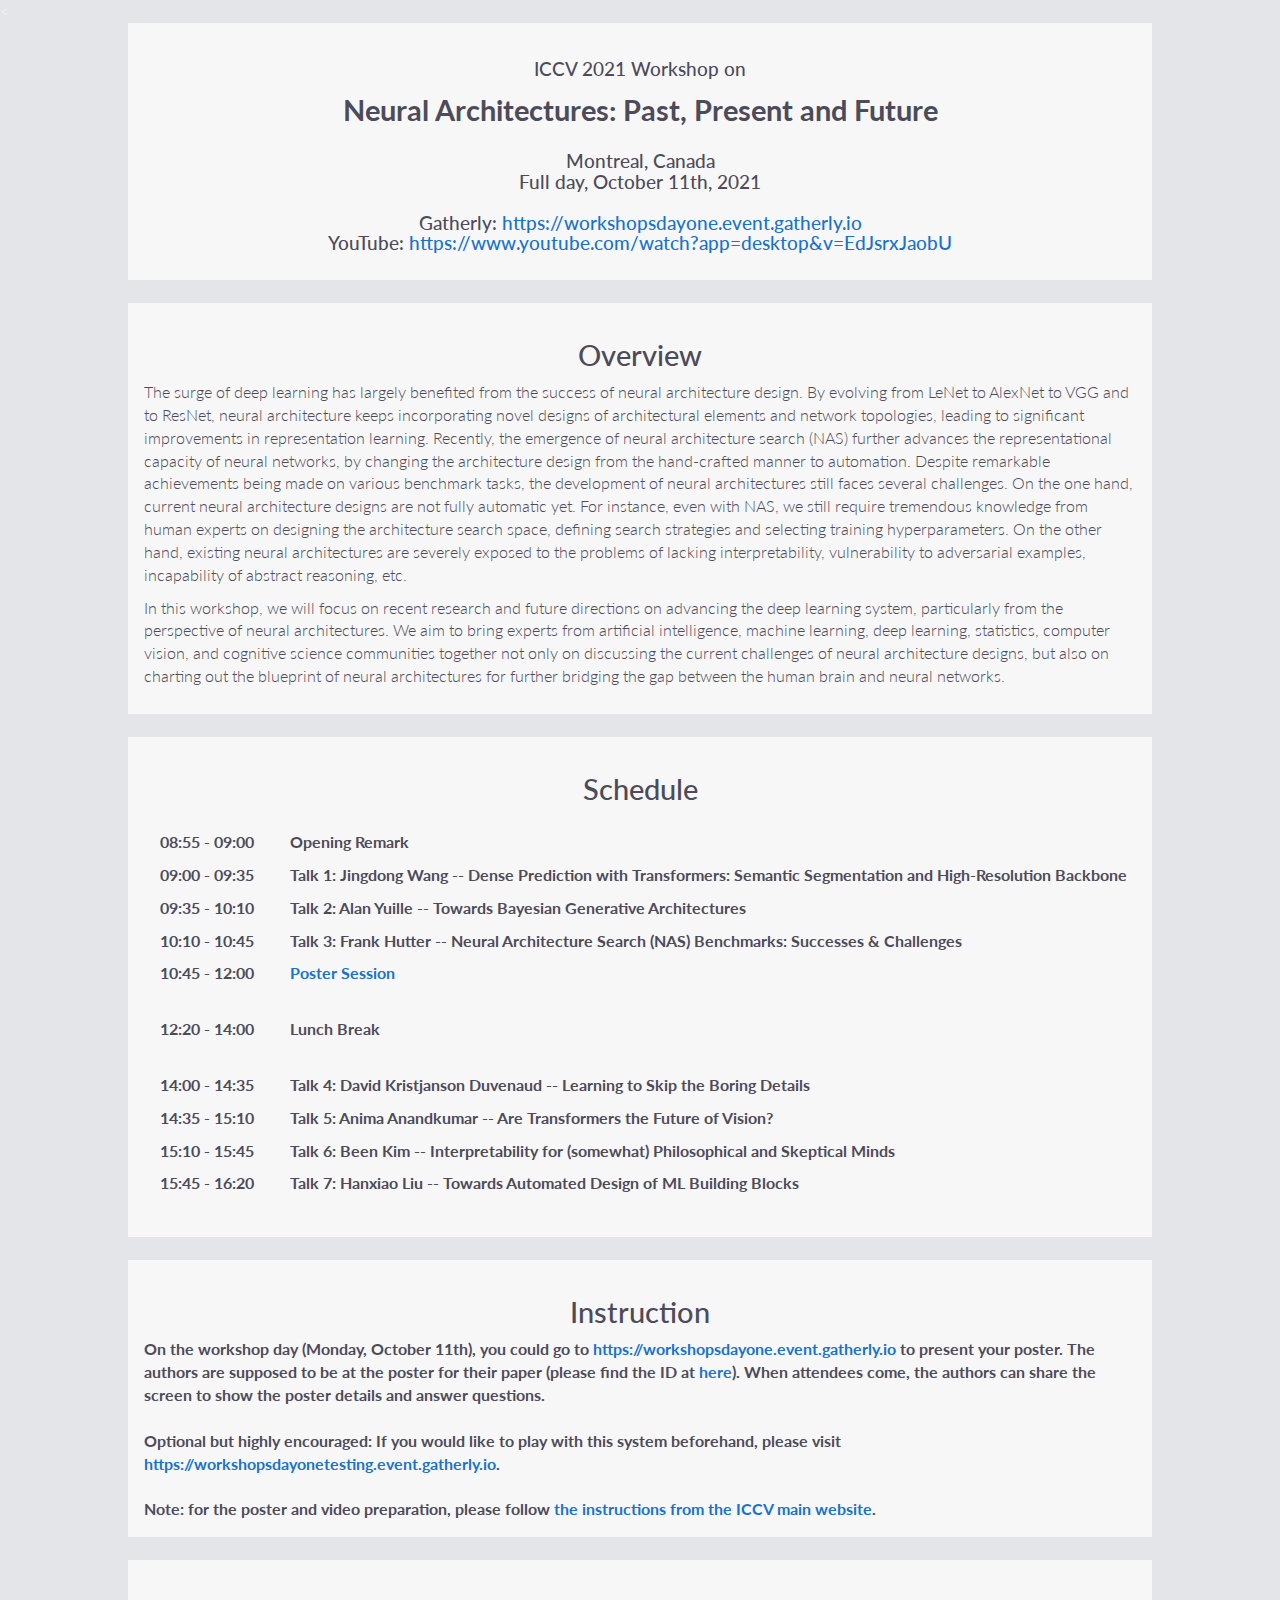
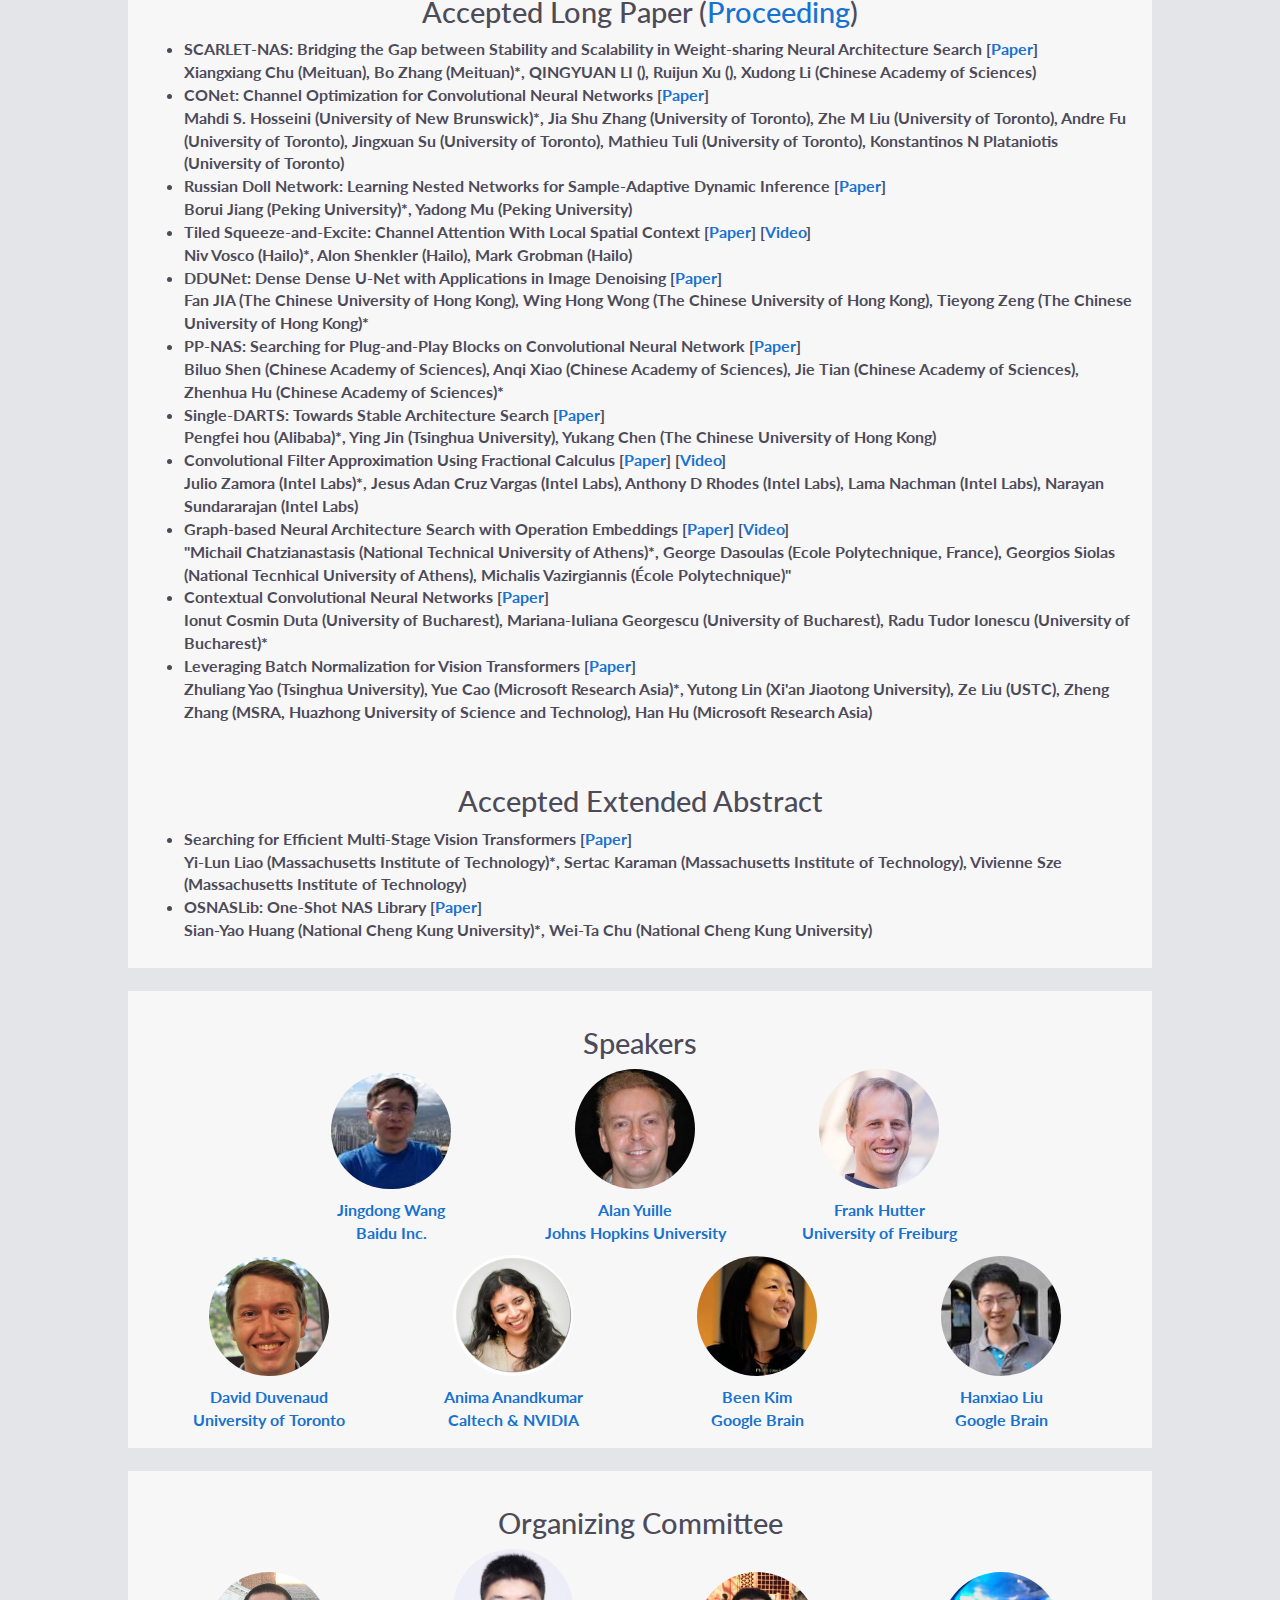
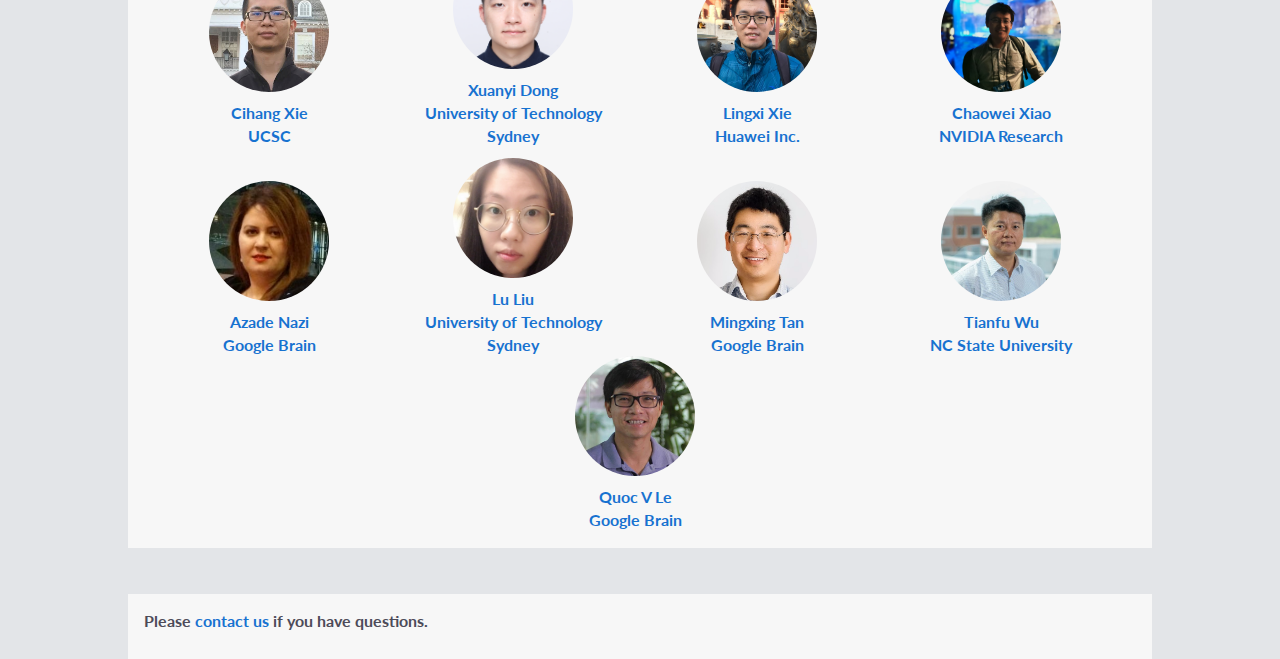
==== index.html @ 98b13cde "Updates" ====
<!DOCTYPE html PUBLIC "-//W3C//DTD XHTML 1.0 Transitional//EN"
        "http://www.w3.org/TR/xhtml1/DTD/xhtml1-transitional.dtd">
<html xmlns="http://www.w3.org/1999/xhtml">
<head>
    <meta http-equiv="Content-Type" content="text/html; charset=utf-8"/>
    <title>ICCV 2021 Workshop on Neural Architectures: Past, Present and Future</title>

    <link rel="stylesheet" href="https://maxcdn.bootstrapcdn.com/bootstrap/3.2.0/css/bootstrap.min.css">
    <link href='https://fonts.googleapis.com/css?family=Lato:400,700' rel='stylesheet' type='text/css'>
    <link href="css/style.css" rel="stylesheet" type="text/css"/>
</head>

<body>

<<!-- div class="section" align="center">
<h2><a href="index.html">Home</a>&nbsp;&nbsp;&nbsp;&nbsp;&nbsp;
    <a href="sub-sites/call-for-paper.html">Call for papers</a>&nbsp;&nbsp;&nbsp;&nbsp;&nbsp;
    <a href="sub-sites/submission.html">Submission</a>&nbsp;&nbsp;&nbsp;&nbsp;&nbsp;
    <a href="sub-sites/schedule.html">Schedule</a>&nbsp;&nbsp;&nbsp;&nbsp;&nbsp;
    <a href="sub-sites/accepted-paper.html">Accepted Papers</a>
</h2>
</div> -->

<div class="container">
    <table border="0" align="center">
        <tr>
            <td width="700" align="center" valign="middle"><h3>ICCV 2021 Workshop on</h3>
                <span class="title"><strong>Neural Architectures: Past, Present and Future</strong></span></td>
        </tr>
        <tr>
        <td colspan="3" align="center"><h3>Montreal, Canada<br>Full day, October 11th, 2021<br><br>

        Gatherly: <a href="https://workshopsdayone.event.gatherly.io">https://workshopsdayone.event.gatherly.io</a><br>
        YouTube: <a href="https://www.youtube.com/watch?app=desktop&v=EdJsrxJaobU">https://www.youtube.com/watch?app=desktop&v=EdJsrxJaobU</a>
        <!-- https://us06web.zoom.us/j/85399097261?pwd=SCtDUnFLREZkY2craDdqL1B6RlBSdz09 -->
    </table>
</div>

</br>

<div class="container">
    <h2>Overview</h2>
    <div class="overview">
        <p>The surge of deep learning has largely benefited from the success of neural architecture design. By evolving from LeNet to AlexNet to VGG and to ResNet, neural architecture keeps incorporating novel designs of architectural elements and network topologies, leading to significant improvements in representation learning. Recently, the emergence of neural architecture search (NAS) further advances the representational capacity of neural networks, by changing the architecture design from the hand-crafted manner to automation. Despite remarkable achievements being made on various benchmark tasks, the development of neural architectures still faces several challenges. On the one hand, current neural architecture designs are not fully automatic yet. For instance, even with NAS, we still require tremendous knowledge from human experts on designing the architecture search space, defining search strategies and selecting training hyperparameters. On the other hand, existing neural architectures are severely exposed to the problems of lacking interpretability, vulnerability to adversarial examples, incapability of abstract reasoning, etc.</p>

        <p>In this workshop, we will focus on recent research and future directions on advancing the deep learning system, particularly from the perspective of neural architectures. We aim to bring experts from artificial intelligence, machine learning, deep learning, statistics, computer vision, and cognitive science communities together not only on discussing the current challenges of neural architecture designs, but also on charting out the blueprint of neural architectures for further bridging the gap between the human brain and neural networks.</p>

    </div>
</div>

</br>


<div class="container">
    <h2>Schedule</h2>
<!--    <h3><a href=" ">[YouTube Recording]</a > </h3>-->
<!--    <h3><strong>Please <a href="https://app.sli.do/event/0iocoe6a">ask and vote panel questions</a > ahead</strong></h3>-->
    <div class="schedule">
        <p><strong>08:55 - 09:00 &nbsp &nbsp &nbsp &nbsp Opening Remark</strong></p>
        <p><strong>09:00 - 09:35 &nbsp  &nbsp &nbsp &nbsp Talk 1: Jingdong Wang -- Dense Prediction with Transformers: Semantic Segmentation and High-Resolution Backbone</p>
        <p><strong>09:35 - 10:10 &nbsp  &nbsp &nbsp &nbsp Talk 2: Alan Yuille -- Towards Bayesian Generative Architectures</p>
        <p><strong>10:10 - 10:45 &nbsp &nbsp  &nbsp &nbsp Talk 3: Frank Hutter -- Neural Architecture Search (NAS) Benchmarks: Successes & Challenges</p>

        <p><strong>10:45 - 12:00 &nbsp &nbsp  &nbsp &nbsp <a href="resources/neural-PPF.pdf">Poster Session</a></p><br>

        <p><strong>12:20 - 14:00 &nbsp &nbsp  &nbsp &nbsp Lunch Break</strong></p><br>

        <p><strong>14:00 - 14:35 &nbsp &nbsp  &nbsp &nbsp Talk 4: David Kristjanson Duvenaud -- Learning to Skip the Boring Details</p>
        <p><strong>14:35 - 15:10 &nbsp &nbsp  &nbsp &nbsp Talk 5: Anima Anandkumar -- Are Transformers the Future of Vision?</p>
        <p><strong>15:10 - 15:45 &nbsp &nbsp  &nbsp &nbsp Talk 6: Been Kim -- Interpretability for (somewhat) Philosophical and Skeptical Minds</a></p>
        <p><strong>15:45 - 16:20 &nbsp &nbsp  &nbsp &nbsp Talk 7: Hanxiao Liu -- Towards Automated Design of ML Building Blocks</p>
    </div>
</div>
</br>

<div class="container">
    <h2>Instruction</h2>
    <div class="overview">
        On the workshop day (Monday, October 11th), you could go to <a href="https://workshopsdayone.event.gatherly.io">https://workshopsdayone.event.gatherly.io</a> to present your poster. The authors are supposed to be at the poster for their paper (please find the ID at <a href="resources/neural-PPF.pdf">here</a>). When attendees come, the authors can share the screen to show the poster details and answer questions.
        </br></br>
        Optional but highly encouraged: If you would like to play with this system beforehand, please visit <a href="https://workshopsdayonetesting.event.gatherly.io">https://workshopsdayonetesting.event.gatherly.io</a>.
        </br></br>
        Note: for the poster and video preparation, please follow <a href="https://iccv2021.thecvf.com/paper-presentation-requirements-iccv-2021"> the instructions from the ICCV main website</a>.
    </div>
</div>
</br>

<!-- 
<div class="container">
    <h2>Call For Papers</h2>
    <div class="call4papers">
        <p><strong>Submission Deadline</strong>:&nbsp; <strong>August 5, 2021</strong> Anywhere on Earth (AoE)</p>
        <p><strong>Notification Sent to Authors</strong>:&nbsp; <strong>August 13, 2021</strong> Anywhere on Earth (AoE)</p>
        <p><strong>Camera Ready Deadline</strong>: &nbsp; <strong>August 16, 2021</strong> Anywhere on Earth (AoE)</p>
        <p><strong>Submission Server</strong>:&nbsp; <a href="https://cmt3.research.microsoft.com/NeurArch2021">https://cmt3.research.microsoft.com/NeurArch2021</a></p>
        <p><strong>Submission Format</strong>:&nbsp; Submissions need to be anonymized and follow the <a href="http://iccv2021.thecvf.com/node/4#submission-guidelines">ICCV 2021 Author Instructions</a>. Please use the <a href="http://iccv2021.thecvf.com/sites/default/files/2020-09/iccv2021AuthorKit.zip">ICCV 2021 template</a> for the paper preparation.
        <p><strong>Submission Type</strong>:
        <table border="2">
        <tbody>
            <tr>
                <td style="padding:0 15px 0 15px;"> </td>
                <td style="padding:0 15px 0 15px;">Long Paper</td>
                <td style="padding:0 15px 0 15px;">Extended Abstract</td>
            </tr>
            <tr>
                <td style="padding:0 15px 0 15px;">Main Part (limited to)</td>
                <td style="padding:0 15px 0 15px;">8 pages</td>
                <td style="padding:0 15px 0 15px;">4 pages</td>
            </tr>
            <tr>
                <td style="padding:0 15px 0 15px;">References</td>
                <td style="padding:0 15px 0 15px;">no limitation</td>
                <td style="padding:0 15px 0 15px;">no limitation</td>
            </tr>
            <tr>
                <td style="padding:0 15px 0 15px;">ICCV Proceeding</td>
                <td style="padding:0 15px 0 15px;">include</td>
                <td style="padding:0 15px 0 15px;">NOT include</td>
            </tr>
        </tbody>
        </table>
                <br>
                The workshop considers two types of submissions:
                <ul>
                <li> (1) Long Paper: Papers are limited to 8 pages excluding references and will be included in the official ICCV proceedings</li>
                <li> (2) Extended Abstract: Papers are limited to 4 pages excluding references and will NOT be included in the official ICCV proceedings.</li>
                </ul>
        Based on the PC recommendations, the accepted long papers/extended abstracts will be allocated either a contributed talk or a poster presentation.</p>
        
        <p><strong>Scope</strong>:&nbsp; We invite submissions on <strong>any aspect of neural architectures</strong>. 
        This includes, but is not limited to:</p>
        <ul>
            <li> Understanding of neural architecture designs for optimization </li>
            <li> Novel frameworks of neural architecture search </li>
            <li> Reproducibility in neural architecture search </li>
            <li> Efficient/Robust/Explainable neural architectures </li>
            <li> Biologically inspired learning frameworks </li>
            <li> Applications of novel neural architectures </li>
        </ul>

        <p><strong>Double Blind Review</strong>:&nbsp; ICCV reviewing is double blind, in that authors do not know the names of the area chair/reviewers of their papers, and the area chairs/reviewers cannot, beyond reasonable doubt, infer the names of the authors from the submission and the additional material. Avoid providing information that may identify the authors in the acknowledgments (e.g., co-workers and grant IDs) and in the supplemental material (e.g., titles in the movies, or attached papers). Avoid providing links to websites that identify the authors. Violation of any of these guidelines may lead to rejection without review. If you need to cite a different paper of yours that is being submitted concurrently to ICCV, the authors should (1) cite these papers; (2) argue in the body of your paper why your ICCV paper is non trivially different from these concurrent submissions; and (3) include anonymized versions of those papers in the supplemental material.
    </div>
</div>
</br> -->

<div class="container">
        <h2>Accepted Long Paper (<a href="https://openaccess.thecvf.com/ICCV2021_workshops/NeurArch">Proceeding</a>)</h2>
        <div class="overview">
            <ul>
            <li><b> SCARLET-NAS: Bridging the Gap between Stability and Scalability in Weight-sharing Neural Architecture Search </b>[<a href="https://openaccess.thecvf.com/content/ICCV2021W/NeurArch/papers/Chu_SCARLET-NAS_Bridging_the_Gap_Between_Stability_and_Scalability_in_Weight-Sharing_ICCVW_2021_paper.pdf">Paper</a>]
                <br> Xiangxiang Chu (Meituan), Bo Zhang (Meituan)*, QINGYUAN LI (), Ruijun Xu (), Xudong Li (Chinese Academy of Sciences) </li>
            <li><b> CONet: Channel Optimization for Convolutional Neural Networks </b> [<a href="https://openaccess.thecvf.com/content/ICCV2021W/NeurArch/papers/Hosseini_CONet_Channel_Optimization_for_Convolutional_Neural_Networks_ICCVW_2021_paper.pdf">Paper</a>]
                <br> Mahdi S. Hosseini (University of New Brunswick)*, Jia Shu Zhang (University of Toronto), Zhe M Liu (University of Toronto), Andre Fu (University of Toronto), Jingxuan Su (University of Toronto), Mathieu Tuli (University of Toronto), Konstantinos N Plataniotis (University of Toronto) </li>
            <li><b> Russian Doll Network: Learning Nested Networks for Sample-Adaptive Dynamic Inference </b> [<a href="https://openaccess.thecvf.com/content/ICCV2021W/NeurArch/papers/Jiang_Russian_Doll_Network_Learning_Nested_Networks_for_Sample-Adaptive_Dynamic_Inference_ICCVW_2021_paper.pdf">Paper</a>]
                <br> Borui Jiang (Peking University)*, Yadong Mu (Peking University) </li>
            <li><b> Tiled Squeeze-and-Excite: Channel Attention With Local Spatial Context</b> [<a href="https://openaccess.thecvf.com/content/ICCV2021W/NeurArch/papers/Vosco_Tiled_Squeeze-and-Excite_Channel_Attention_With_Local_Spatial_Context_ICCVW_2021_paper.pdf">Paper</a>] [<a href="https://www.youtube.com/watch?v=Ajqmk0jj55g&t=20s">Video</a>] 
                <br> Niv Vosco (Hailo)*, Alon Shenkler (Hailo), Mark Grobman (Hailo) </li>
            <li><b> DDUNet: Dense Dense U-Net with Applications in Image Denoising</b> [<a href="https://openaccess.thecvf.com/content/ICCV2021W/NeurArch/papers/Jia_DDUNet_Dense_Dense_U-Net_With_Applications_in_Image_Denoising_ICCVW_2021_paper.pdf">Paper</a>]
                <br> Fan JIA (The Chinese University of Hong Kong), Wing Hong Wong (The Chinese University of Hong Kong), Tieyong Zeng (The Chinese University of Hong Kong)* </li>
            <li><b> PP-NAS: Searching for Plug-and-Play Blocks on Convolutional Neural Network</b> [<a href="https://openaccess.thecvf.com/content/ICCV2021W/NeurArch/papers/Shen_PP-NAS_Searching_for_Plug-and-Play_Blocks_on_Convolutional_Neural_Network_ICCVW_2021_paper.pdf">Paper</a>]
                <br> Biluo Shen (Chinese Academy of Sciences), Anqi Xiao (Chinese Academy of Sciences), Jie Tian (Chinese Academy of Sciences), Zhenhua Hu (Chinese Academy of Sciences)* </li>
            <li><b> Single-DARTS: Towards Stable Architecture Search </b> [<a href="https://openaccess.thecvf.com/content/ICCV2021W/NeurArch/papers/Hou_Single-DARTS_Towards_Stable_Architecture_Search_ICCVW_2021_paper.pdf">Paper</a>]
                <br> Pengfei hou (Alibaba)*, Ying Jin (Tsinghua University), Yukang Chen (The Chinese University of Hong Kong) </li>
            <li><b> Convolutional Filter Approximation Using Fractional Calculus</b> [<a href="https://openaccess.thecvf.com/content/ICCV2021W/NeurArch/papers/Zamora_Convolutional_Filter_Approximation_Using_Fractional_Calculus_ICCVW_2021_paper.pdf">Paper</a>] [<a href="https://www.youtube.com/watch?v=bxcRwjCF7ic">Video</a>]
                <br> Julio Zamora (Intel Labs)*, Jesus Adan Cruz Vargas (Intel Labs), Anthony D Rhodes (Intel Labs), Lama Nachman (Intel Labs), Narayan Sundararajan (Intel Labs) </li>
            <li><b> Graph-based Neural Architecture Search with Operation Embeddings</b> [<a href="https://openaccess.thecvf.com/content/ICCV2021W/NeurArch/papers/Chatzianastasis_Graph-Based_Neural_Architecture_Search_With_Operation_Embeddings_ICCVW_2021_paper.pdf">Paper</a>] [<a href="https://www.youtube.com/watch?v=-rZ4tpNvL6s">Video</a>]
                <br> "Michail Chatzianastasis (National Technical University of Athens)*, George Dasoulas (Ecole Polytechnique, France), Georgios Siolas (National Tecnhical University of Athens), Michalis Vazirgiannis (École Polytechnique)" </li>
            <li><b> Contextual Convolutional Neural Networks</b> [<a href="https://openaccess.thecvf.com/content/ICCV2021W/NeurArch/papers/Duta_Contextual_Convolutional_Neural_Networks_ICCVW_2021_paper.pdf">Paper</a>]
                <br> Ionut Cosmin Duta (University of Bucharest), Mariana-Iuliana Georgescu (University of Bucharest), Radu Tudor Ionescu (University of Bucharest)* </li>
            <li><b> Leveraging Batch Normalization for Vision Transformers</b> [<a href="https://openaccess.thecvf.com/content/ICCV2021W/NeurArch/papers/Yao_Leveraging_Batch_Normalization_for_Vision_Transformers_ICCVW_2021_paper.pdf">Paper</a>]
                <br> Zhuliang Yao (Tsinghua University), Yue Cao (Microsoft Research Asia)*, Yutong Lin (Xi'an Jiaotong University), Ze Liu (USTC), Zheng Zhang (MSRA, Huazhong University of Science and Technolog), Han Hu (Microsoft Research Asia) </li>
            </ul>
        </div>
</div>
<div class="container">
        <h2>Accepted Extended Abstract</h2>
        <div class="overview">
            <ul>
            <li><b> Searching for Efficient Multi-Stage Vision Transformers </b>[<a href="papers/00011.pdf">Paper</a>]<br>
            Yi-Lun Liao (Massachusetts Institute of Technology)*, Sertac Karaman (Massachusetts Institute of Technology), Vivienne Sze (Massachusetts Institute of Technology) </li> 
            <li><b> OSNASLib: One-Shot NAS Library </b>[<a href="papers/00010.pdf">Paper</a>]<br>
            Sian-Yao Huang (National Cheng Kung University)*,  Wei-Ta Chu (National Cheng Kung University) </li> 
            </ul>
        </div>
</div>
</br> 


<div class="container">
    <h2>Speakers</h2>
    <div>

        <div class="instructor">
            <a href="https://jingdongwang2017.github.io/">
                <div class="instructorphoto"><img src="speakers/jingdong-wang.jpeg"></div>
                <div>Jingdong Wang<br>Baidu Inc.</div>
            </a>
        </div>

        <div class="instructor">
            <a href="http://www.cs.jhu.edu/~ayuille/index.html">
                <div class="instructorphoto"><img src="speakers/alanyuille.png"></div>
                <div>Alan Yuille<br>Johns Hopkins University</div>
            </a>
        </div>

        <div class="instructor">
            <a href="http://ml.informatik.uni-freiburg.de/~hutter">
                <div class="instructorphoto"><img src="speakers/frank.jpeg"></div>
                <div>Frank Hutter<br>University of Freiburg</div>
            </a>
        </div>

        <p></p>


        <div class="instructor">
            <a href="http://www.cs.toronto.edu/~duvenaud/">
                <div class="instructorphoto"><img src="speakers/david-duvenaud-headshot.jpeg"></div>
                <div>David Duvenaud<br>University of Toronto</div>
            </a>
        </div>

        <div class="instructor">
            <a href="http://tensorlab.cms.caltech.edu/users/anima">
                <div class="instructorphoto"><img src="speakers/anima.jpg"></div>
                <div>Anima Anandkumar<br>Caltech & NVIDIA</div>
            </a>
        </div>

        <div class="instructor">
            <a href="https://beenkim.github.io/">
                <div class="instructorphoto"><img src="speakers/beenkim.jpeg"></div>
                <div>Been Kim<br>Google Brain</div>
            </a>
        </div>

        <div class="instructor">
            <a href="https://quark0.github.io">
                <div class="instructorphoto"><img src="speakers/hanxiao.jpeg"></div>
                <div>Hanxiao Liu<br>Google Brain</div>
            </a>
        </div>

    </div>
</div>

</br>

<div class="container">
    <h2>Organizing Committee</h2>
    <div>
        <div class="instructor">
            <a href="https://cihangxie.github.io/">
                <div class="instructorphoto"><img src="figures/cihangxie.jpg"></div>
                <div>Cihang Xie<br>UCSC</div> <!-- University of California, Santa Cruz -->
            </a>
        </div>

        <div class="instructor">
            <a href="https://xuanyidong.com/">
                <div class="instructorphoto"><img src="figures/xuanyidong.png"></div>
                <div>Xuanyi Dong<br>University of Technology Sydney</div>
            </a>
        </div>

        <div class="instructor">
            <a href="https://lingxixie.com/">
                <div class="instructorphoto"><img src="figures/lingxixie.jpg"></div>
                <div>Lingxi Xie<br>Huawei Inc.</div>
            </a>
        </div>

        <div class="instructor">
            <a href="https://xiaocw11.github.io">
                <div class="instructorphoto"><img src="figures/chaoweixiao.jpg"></div>
                <div>Chaowei Xiao<br>NVIDIA Research</div>
            </a>
        </div>

    </div>

    <p></p>
    
    <div>
        <div class="instructor">
            <a href="https://sites.google.com/site/azadenazi/">
                <div class="instructorphoto"><img src="figures/azadenazi.jpg"></div>
                <div>Azade Nazi<br>Google Brain</div>
            </a>
        </div>

        <div class="instructor">
            <a href="https://liulu112601.github.io/">
                <div class="instructorphoto"><img src="figures/luliu.jpg"></div>
                <div>Lu Liu<br>University of Technology Sydney</div>
            </a>
        </div>

        <div class="instructor">
            <a href="https://research.google/people/105445/">
                <div class="instructorphoto"><img src="figures/mingxingtan.png"></div>
                <div>Mingxing Tan<br>Google Brain</div>
            </a>
        </div>

        <div class="instructor">
            <a href="https://tfwu.github.io/">
                <div class="instructorphoto"><img src="figures/tianfuwu.jpg"></div>
                <div>Tianfu Wu<br>NC State University</div>
            </a>
        </div>

        <div class="instructor">
            <a href="https://cs.stanford.edu/~quocle/">
                <div class="instructorphoto"><img src="figures/quocle.png"></div>
                <div>Quoc V Le<br>Google Brain</div>
            </a>
        </div>
    </div>
</div>
</br>

<!-- 
<div class="container">
    <h2>Program Committee</h2>
    TBD
    <div class="pcs-row pcs">
        <div class="pcs-column">
            <ul>
                <li>Maksym Andriushchenko (EPFL)</li>
                <li>Anurag Arnab (Google)</li>
                <li>Arjun Nitin Bhagoji (Princeton University)</li>
                <li>Wieland Brendel (University of Tübingen)</li>
                <li>Yulong Cao (University of Michigan)</li>
                <li>Hongge Chen (MIT)</li>
                <li>Ambra Demontis (University of Cagliari)</li>
                <li>Yinpeng Dong (Tsinghua University)</li>
                <li>Sven Gowal (DeepMind)</li>
                <li>Chuan Guo (Cornell University)</li>
                <li>Saumya Jetley (INRIA)</li>
                <li>Adam Kortylewski (Johns Hopkins University)</li>
                <li>Alexey Kurakin (Google Brain)</li>
                <li>Yingwei Li (Johns Hopkins University)</li>
                <li>Jingyue Lu (University of Oxford)</li>
                <li>Jan Hendrik Metzen (Bosch Center for Artificial Intelligence)</li>
                <li>Mahyar Najibi (University of Maryland, College Park)</li>
                <li>Tianyu Pang (Tsinghua University)</li>
                <li>Maura Pintor (University of Cagliari)</li>
            </ul>
        </div>
        <div class="pcs-column">
            <ul>
                <li>Hamed Pirsiavash (UMBC)</li>
                <li>Omid Poursaeed (Cornell University)</li>
                <li>Aaditya Prakash (PathAI)</li>
                <li>Chongli Qin (DeepMind)</li>
                <li>Jonas Rauber (University of Tübingen)</li>
                <li>Aniruddha Saha (UMBC)</li>
                <li>Ali Shafahi (University of Maryland, College Park)</li>
                <li>Yash Sharma (University of Tübingen)</li>
                <li>Akshayvarun Subramanya (UMBC)</li>
                <li>Krishna Kumar Singh (UC Davis)</li>
                <li>David Stutz (Max Planck Institute for Informatics)</li>
                <li>Peng Tang (Salesforce Research)</li>
                <li>Jianyu Wang (Waymo)</li>
                <li>Yuxin Wu (Facebook AI Research)</li>
                <li>Chang Xiao (Columbia University)</li>
                <li>Chaowei Xiao (University of Michigan)</li>
                <li>Hongyang Zhang (Toyota Technological Institute at Chicago)</li>
                <li>Huan Zhang (UCLA)</li>
                <li>Dan Xu (University of Oxford)</li>    
            </ul>
        </div>
    </div>
</div>
</br> -->

<!-- <div class="container">
    <h2>Sponsor</h2>
    TBD
    
    <div><img width="350" src="figures/DeepMind_RGB_Lockup_LogoHiRes_Blue.png"></div>
    
</div> -->

</br>

<div class="containersmall">
    <p>Please <a href="mailto:neural.architecture.workshop@gmail.com">contact us</a> if you have questions.</p>
</div>

<!--<p align="center" class="acknowledgement">Last updated: Jan. 6, 2017</p>-->
</body>
</html>
---- css/style.css ----
/* CSS Document */

 
body {
	/*background: #f7f7f7;*/
	background: #e3e5e8;
	color: #f7f7f7;
    font-family: 'Lato', Verdana, Helvetica, sans-serif;;
    font-weight: 300;
	font-size:16px;
}

/* Headings */

h1 {
  	font-size:30pt;
}

h2 {
	font-size:22pt;
}

h3 {
  	font-size:14pt;
}


/* Hyperlinks */

a:link {
  color: #1772d0;
  text-decoration: none;
}

a:visited {
  color: #1772d0;
  text-decoration: none;
}

a:active {
  color: red;
  text-decoration: none;
}

a:hover {
	color: #f09228;
  text-decoration: none;
}


/* Main page container */


.container {
	width: 1024px;
	min-height: 200px;
	margin: 0 auto; /* top and bottom, right and left */
	border: 1px hidden #000;
	/* border: none; */
	text-align: center;
	padding: 1em 1em 1em 1em; /* top, right, bottom, left */
	color: #4d4b59;
	background: #f7f7f7;
}

.overview {
	text-align: left;
}

.call4papers {
	text-align: left;
}

.pcs {
	text-align: left;
}

.highlight {
	color: red;
}

.todo {
	color: red;
}

.pcs-row {
	display: flex;
}

.pcs-column {
	flex: 50%;
}

.containersmall {
	width: 1024px;
	min-height: 10px;
	margin: 0 auto; /* top and bottom, right and left */
	border: 1px hidden #000;
	/* border: none; */
	text-align: left;
	padding: 1em 1em 1em 1em; /* top, right, bottom, left */
	color: #4d4b59;
	background: #f7f7f7;
}

.schedule {
	width: 1005px;
	min-height: 200px;
	margin: 0 auto; /* top and bottom, right and left */
	/*border: 1px solid #000;*/
	border: none;
	text-align: left;
	padding: 1em 1em 1em 1em; /* top, right, bottom, left */
	color: #4d4b59;
	background: #f7f7f7;
}

/* Title and menu */

.title{
	font-size: 22pt;
	margin: 1px;
}

.menubar {
  white-space: nowrap;
  margin-bottom: 0em;
  text-align:center;
  font-size:16px;
}


/* Announcements */

.announce_date {
	font-size: .875em;
	font-style: italic;
}
.announce {
	font-size: inherit;
}
.schedule_week {
	font-size: small;
	background-color: #CCF;
}


/* Schedule */

table.schedule {
	border-width: 1px;
	border-spacing: 2px;
	border-style: none;
	border-color: #000;
	border-collapse: collapse;
	background-color: white;
}



/* Notes */

table.notes {
	border: none;
	border-collapse: collapse;
}

.notes td {
	border-bottom: 1px solid;
	padding-bottom: 5px;
	padding-top: 5px;
}


/* Problem sets */

table.psets {
/*	border: none;*/
	border-collapse: collapse;
}

.psets td {
	border-bottom: 1px solid;
	padding-bottom: 5px;
	padding-top: 5px;
}


.acknowledgement 
{ 
	font-size: .875em; 
}

.code { 
	font-family: "Courier New", Courier, monospace 
}

.instructorphoto img {
  width: 120px;
  border-radius: 120px;
  margin-bottom: 10px;
}

.instructorphotosmall img {
  width: 60px;
  border-radius: 60px;
  margin-bottom: 10px;
}

.instructor {
  display: inline-block;
  /*width: 180px;*/
  width: 230px;
  text-align: center;
  margin-right: 10px;
}
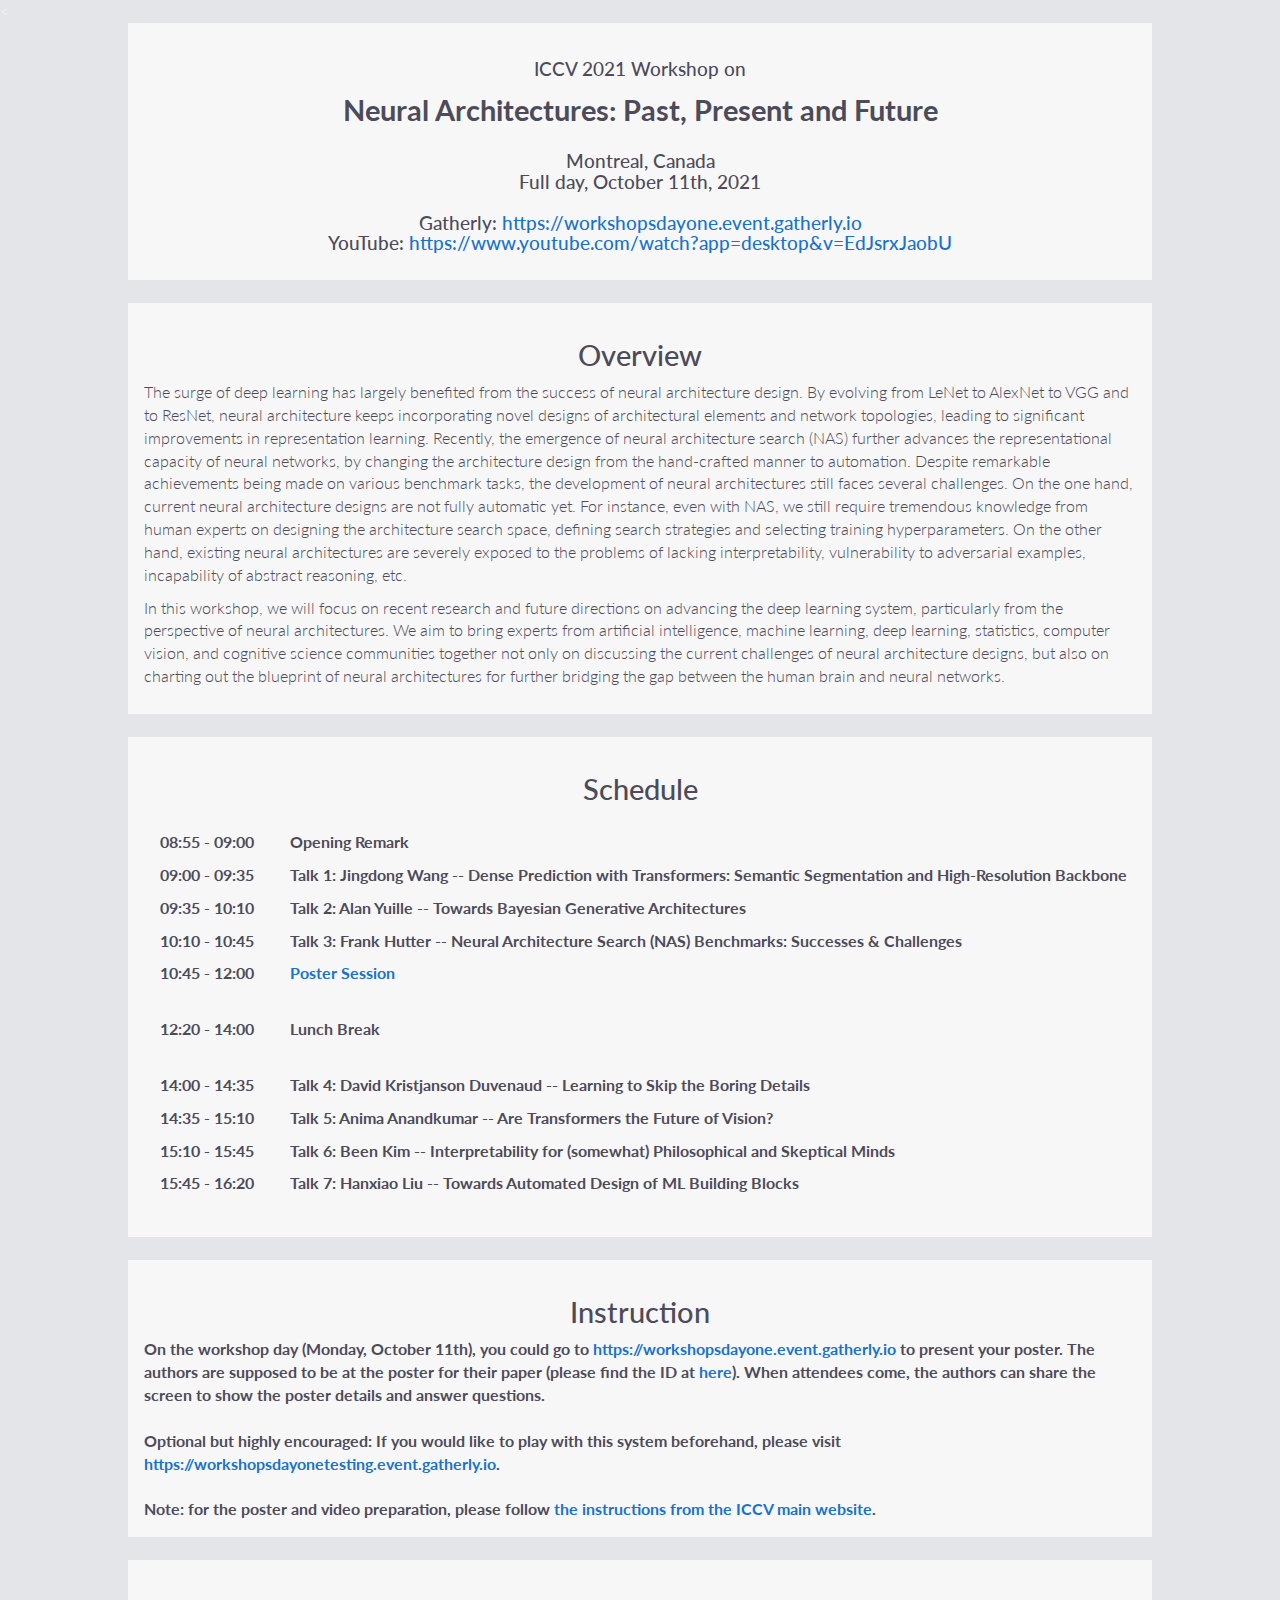
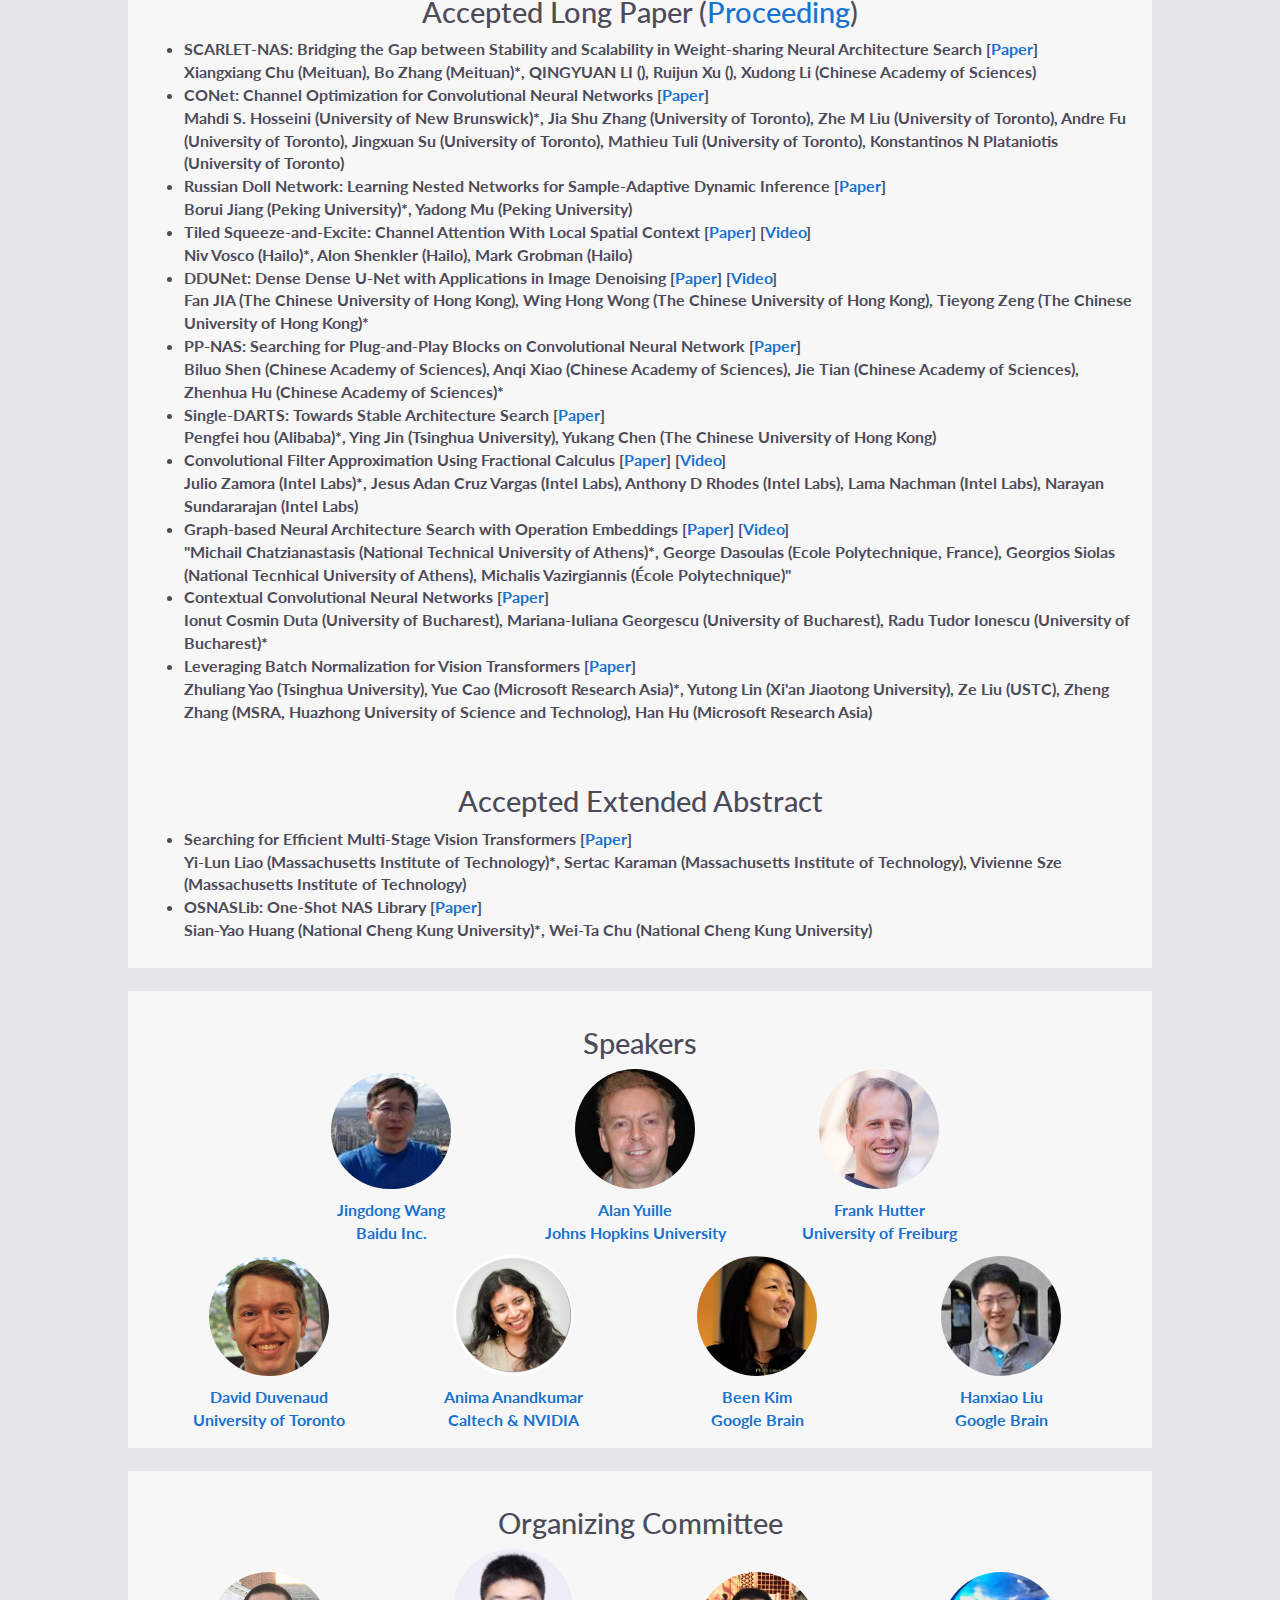
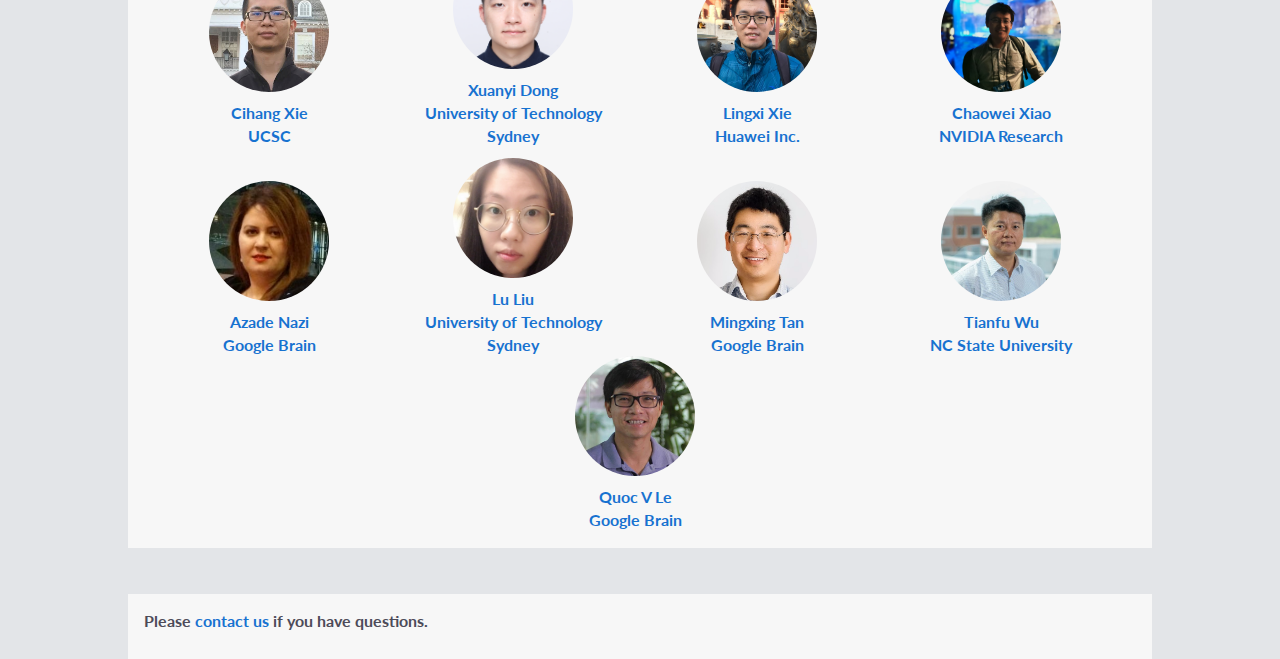
==== commit d4490049: "Updates" ====
--- a/index.html
+++ b/index.html
@@ -155,7 +155,7 @@
                 <br> Borui Jiang (Peking University)*, Yadong Mu (Peking University) </li>
             <li><b> Tiled Squeeze-and-Excite: Channel Attention With Local Spatial Context</b> [<a href="https://openaccess.thecvf.com/content/ICCV2021W/NeurArch/papers/Vosco_Tiled_Squeeze-and-Excite_Channel_Attention_With_Local_Spatial_Context_ICCVW_2021_paper.pdf">Paper</a>] [<a href="https://www.youtube.com/watch?v=Ajqmk0jj55g&t=20s">Video</a>] 
                 <br> Niv Vosco (Hailo)*, Alon Shenkler (Hailo), Mark Grobman (Hailo) </li>
-            <li><b> DDUNet: Dense Dense U-Net with Applications in Image Denoising</b> [<a href="https://openaccess.thecvf.com/content/ICCV2021W/NeurArch/papers/Jia_DDUNet_Dense_Dense_U-Net_With_Applications_in_Image_Denoising_ICCVW_2021_paper.pdf">Paper</a>]
+            <li><b> DDUNet: Dense Dense U-Net with Applications in Image Denoising</b> [<a href="https://openaccess.thecvf.com/content/ICCV2021W/NeurArch/papers/Jia_DDUNet_Dense_Dense_U-Net_With_Applications_in_Image_Denoising_ICCVW_2021_paper.pdf">Paper</a>] [<a href="https://www.youtube.com/watch?v=0NF2HXgPQY0">Video</a>]
                 <br> Fan JIA (The Chinese University of Hong Kong), Wing Hong Wong (The Chinese University of Hong Kong), Tieyong Zeng (The Chinese University of Hong Kong)* </li>
             <li><b> PP-NAS: Searching for Plug-and-Play Blocks on Convolutional Neural Network</b> [<a href="https://openaccess.thecvf.com/content/ICCV2021W/NeurArch/papers/Shen_PP-NAS_Searching_for_Plug-and-Play_Blocks_on_Convolutional_Neural_Network_ICCVW_2021_paper.pdf">Paper</a>]
                 <br> Biluo Shen (Chinese Academy of Sciences), Anqi Xiao (Chinese Academy of Sciences), Jie Tian (Chinese Academy of Sciences), Zhenhua Hu (Chinese Academy of Sciences)* </li>
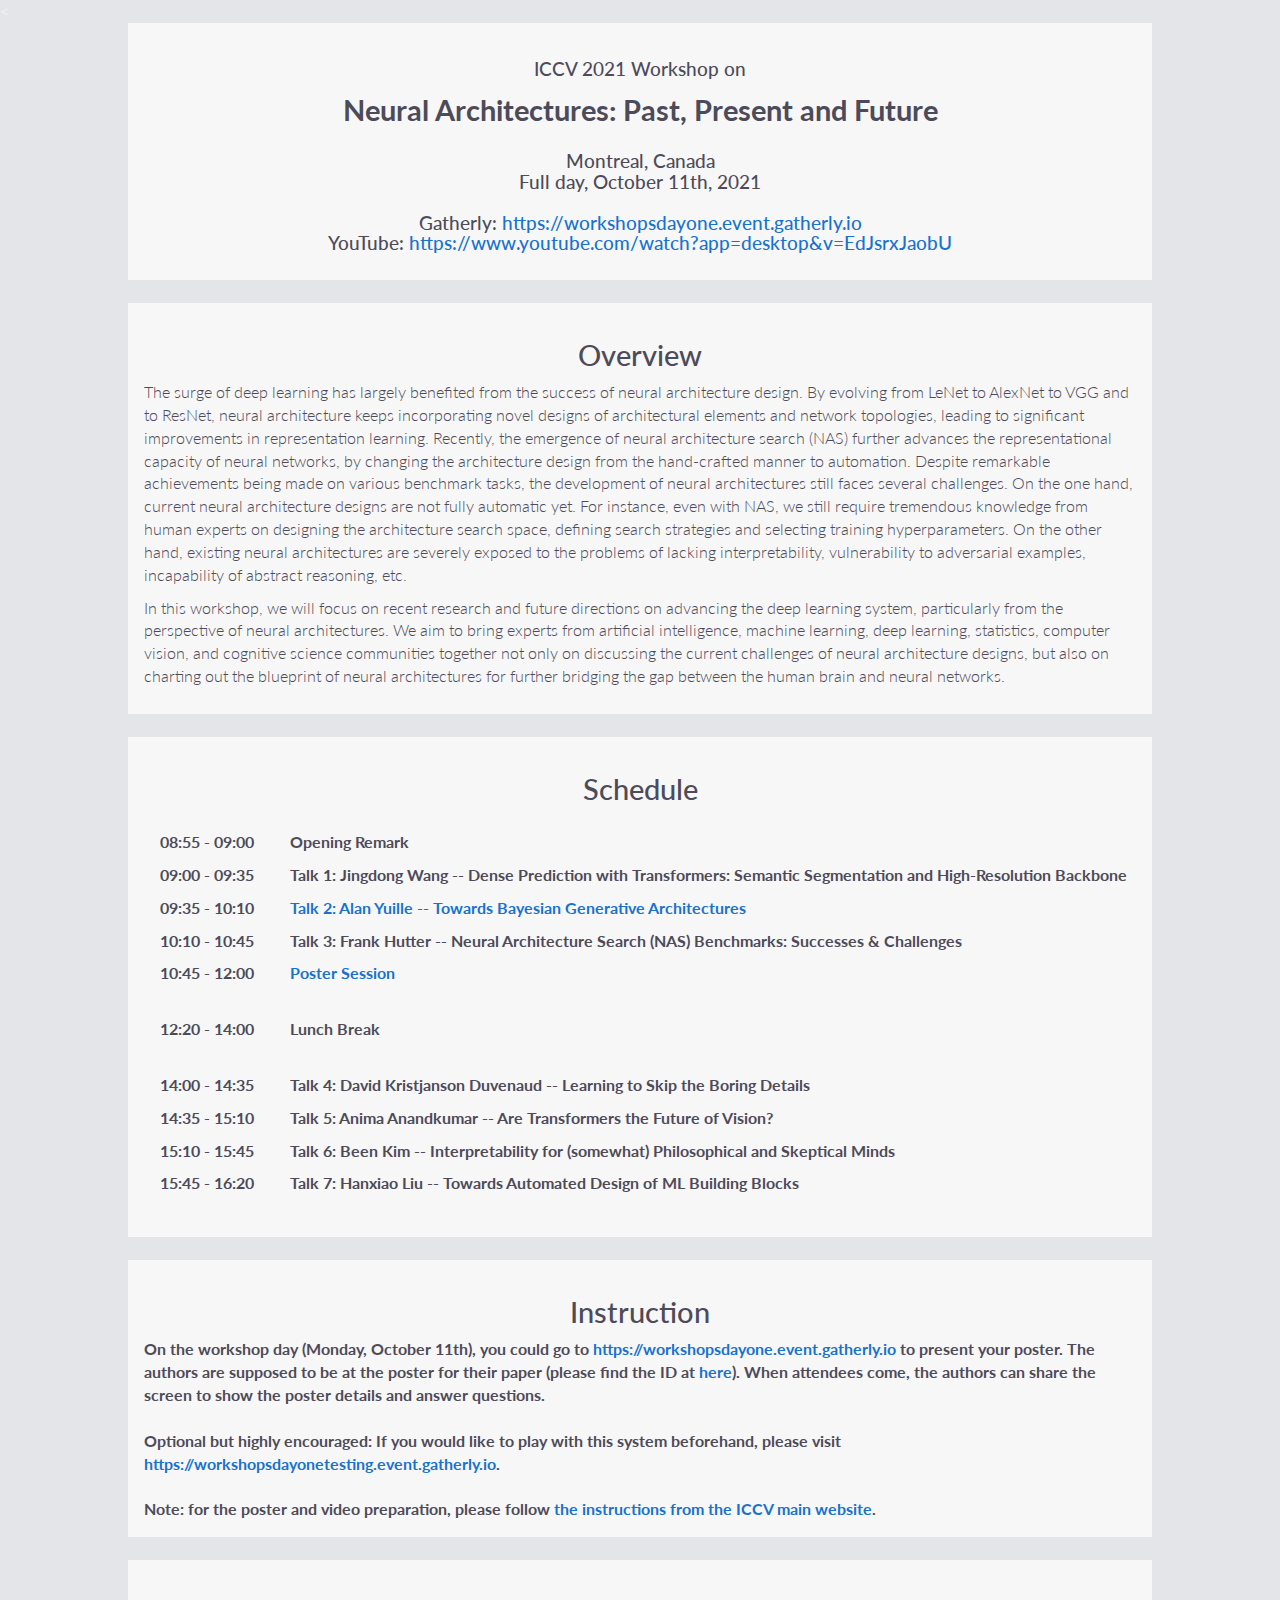
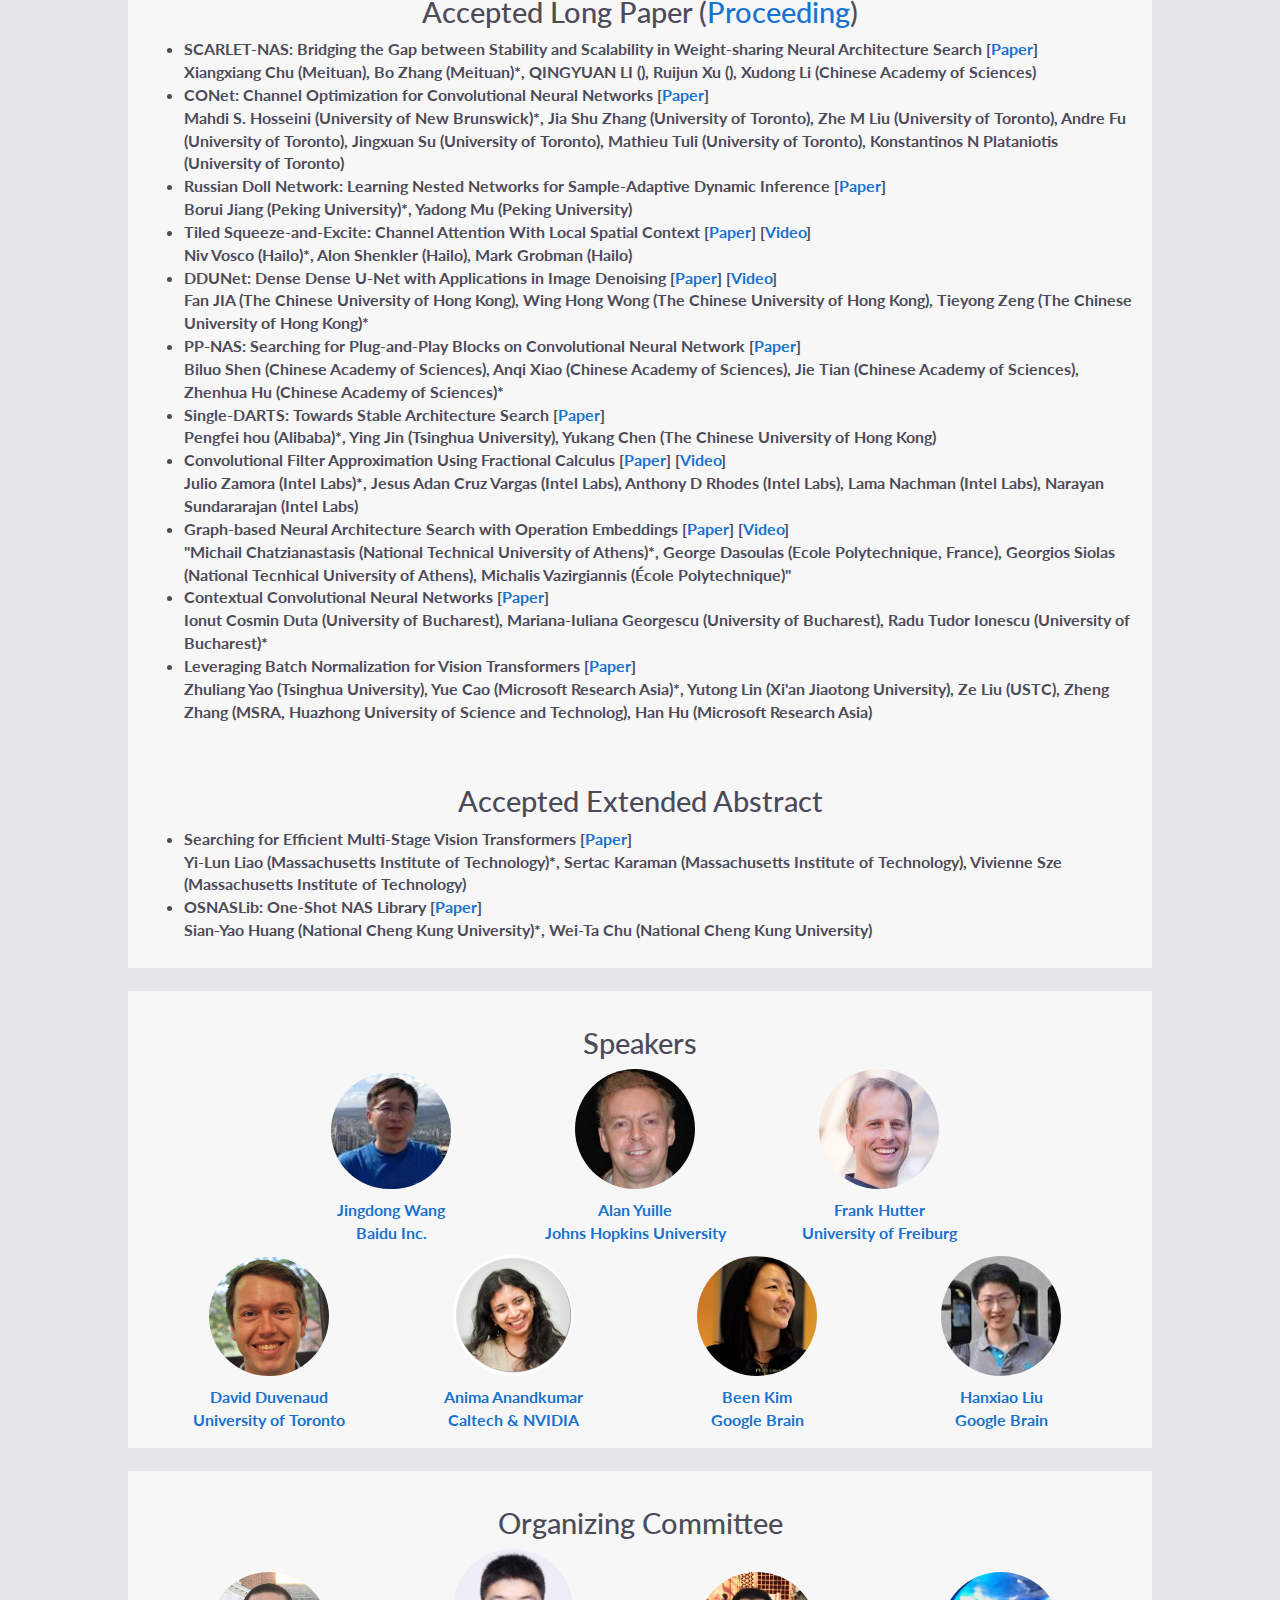
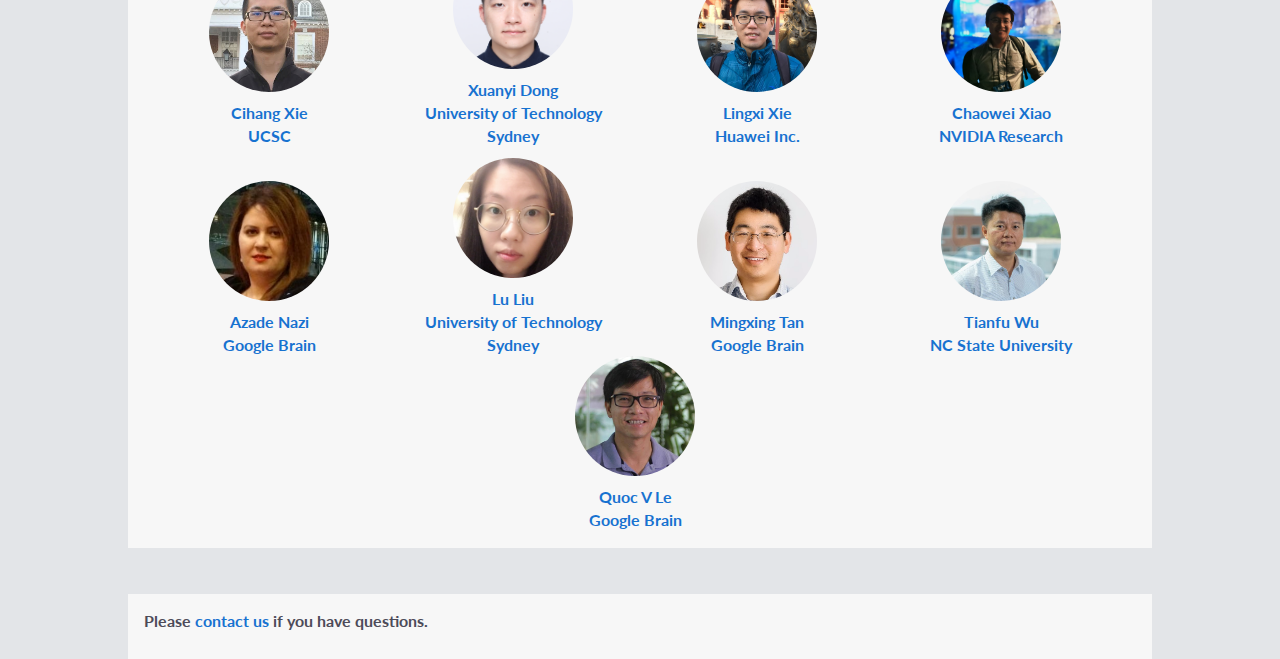
==== commit f6496401: "Updates" ====
--- a/index.html
+++ b/index.html
@@ -58,7 +58,7 @@
     <div class="schedule">
         <p><strong>08:55 - 09:00 &nbsp &nbsp &nbsp &nbsp Opening Remark</strong></p>
         <p><strong>09:00 - 09:35 &nbsp  &nbsp &nbsp &nbsp Talk 1: Jingdong Wang -- Dense Prediction with Transformers: Semantic Segmentation and High-Resolution Backbone</p>
-        <p><strong>09:35 - 10:10 &nbsp  &nbsp &nbsp &nbsp Talk 2: Alan Yuille -- Towards Bayesian Generative Architectures</p>
+        <p><strong>09:35 - 10:10 &nbsp  &nbsp &nbsp &nbsp <a href="talks/NAS_Yuille.pdf">Talk 2: Alan Yuille -- Towards Bayesian Generative Architectures</a></p>
         <p><strong>10:10 - 10:45 &nbsp &nbsp  &nbsp &nbsp Talk 3: Frank Hutter -- Neural Architecture Search (NAS) Benchmarks: Successes & Challenges</p>
 
         <p><strong>10:45 - 12:00 &nbsp &nbsp  &nbsp &nbsp <a href="resources/neural-PPF.pdf">Poster Session</a></p><br>
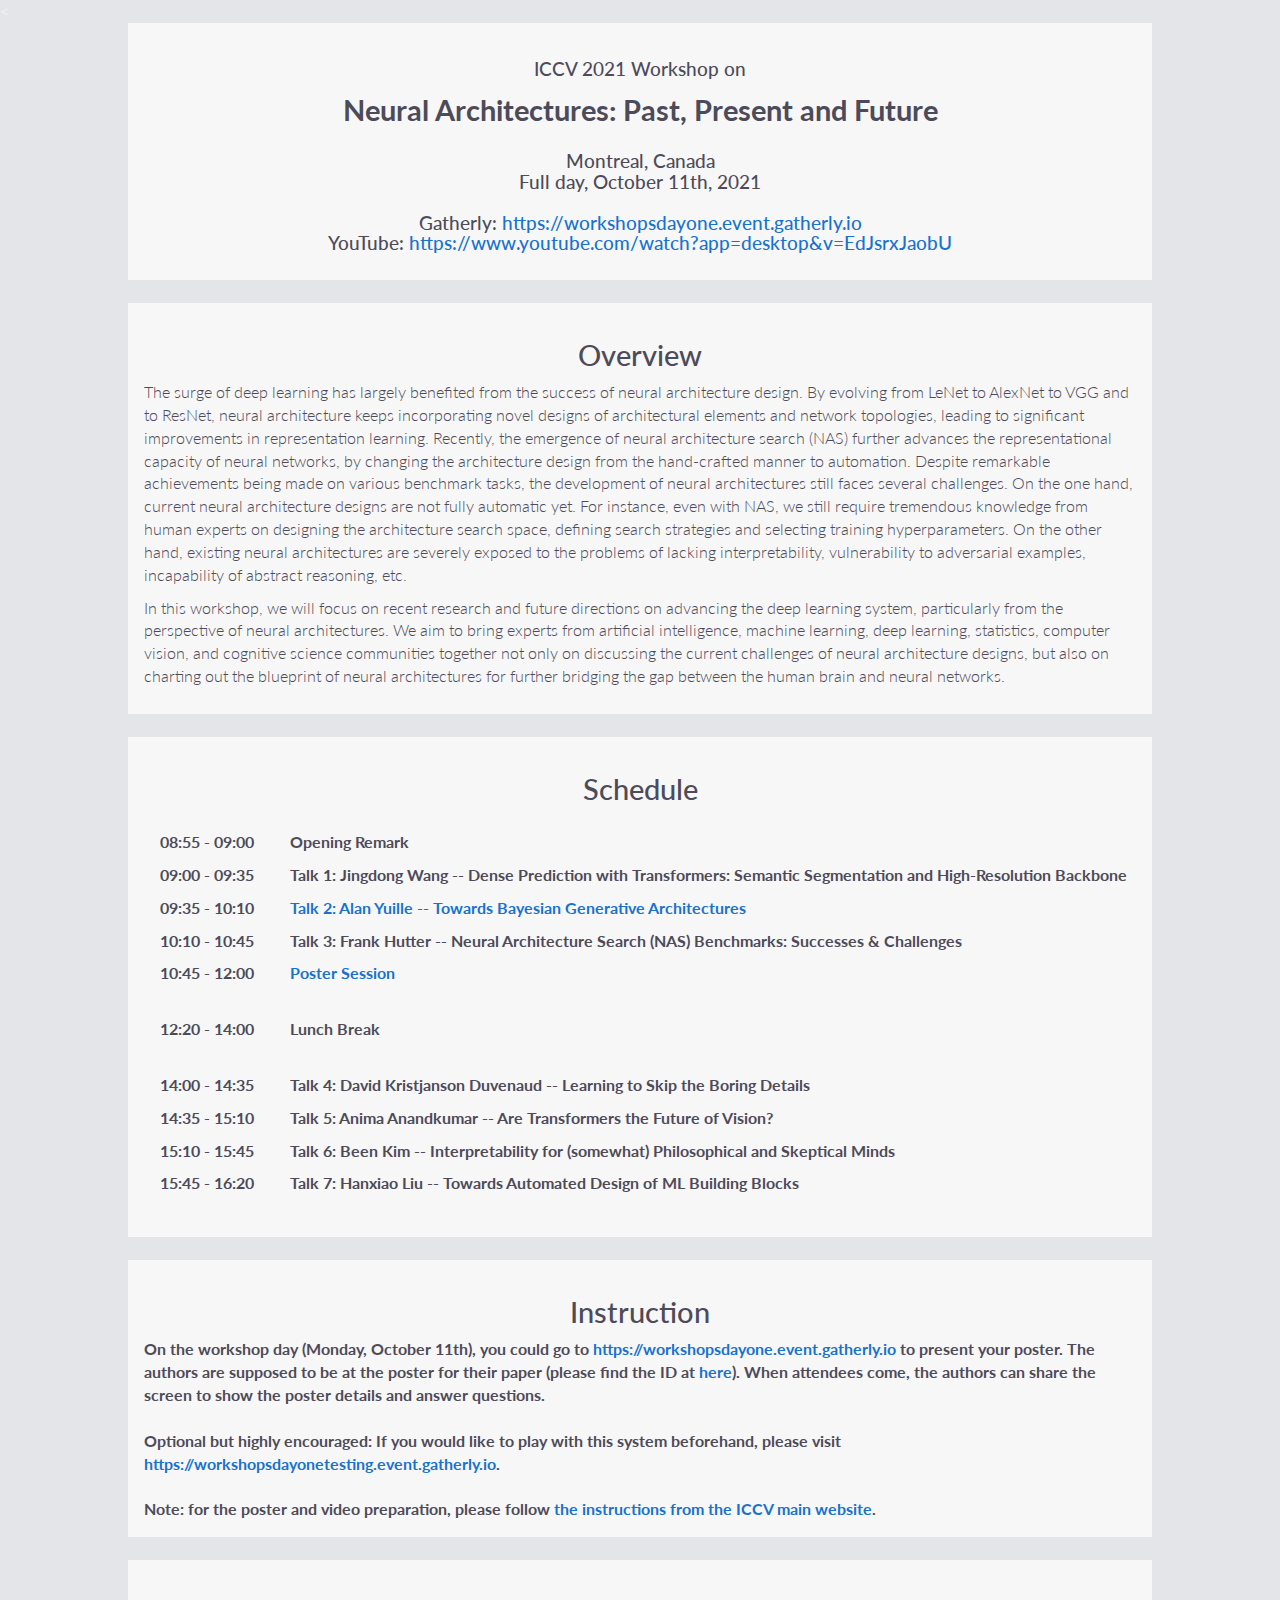
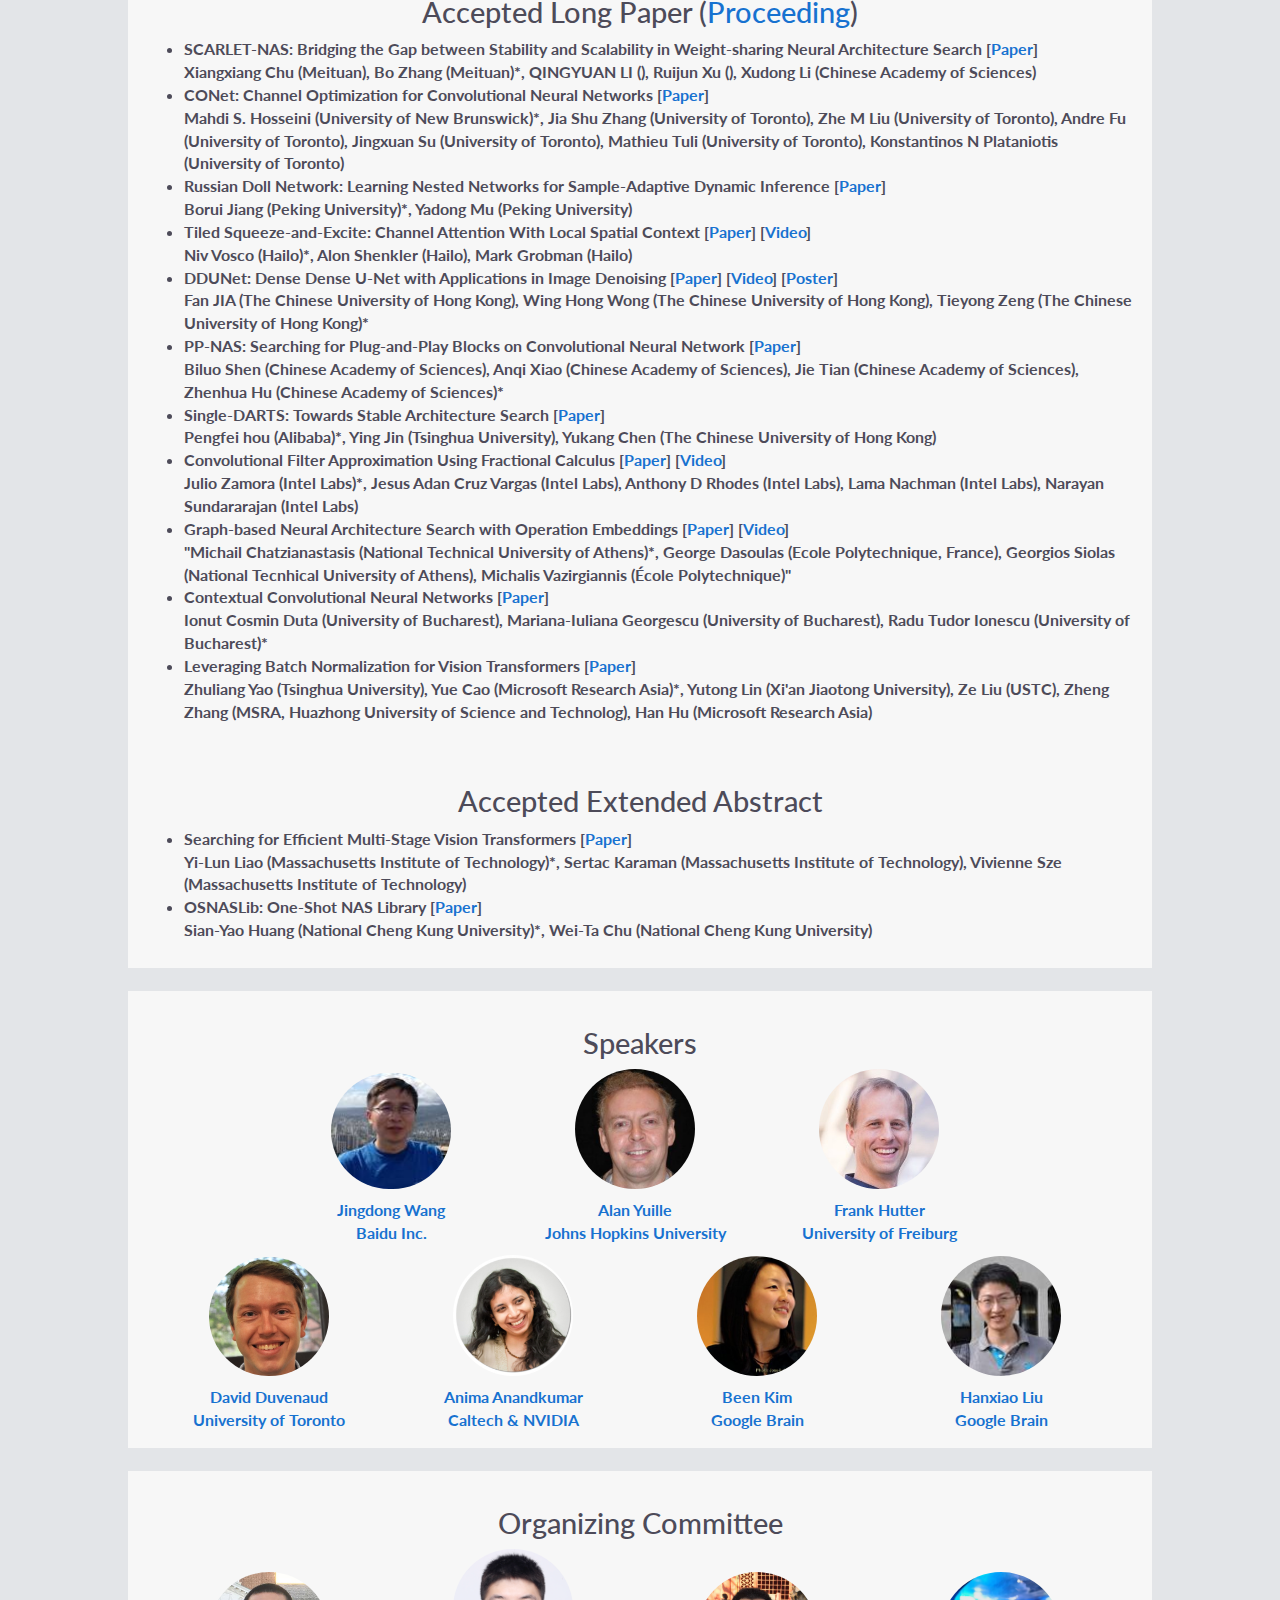
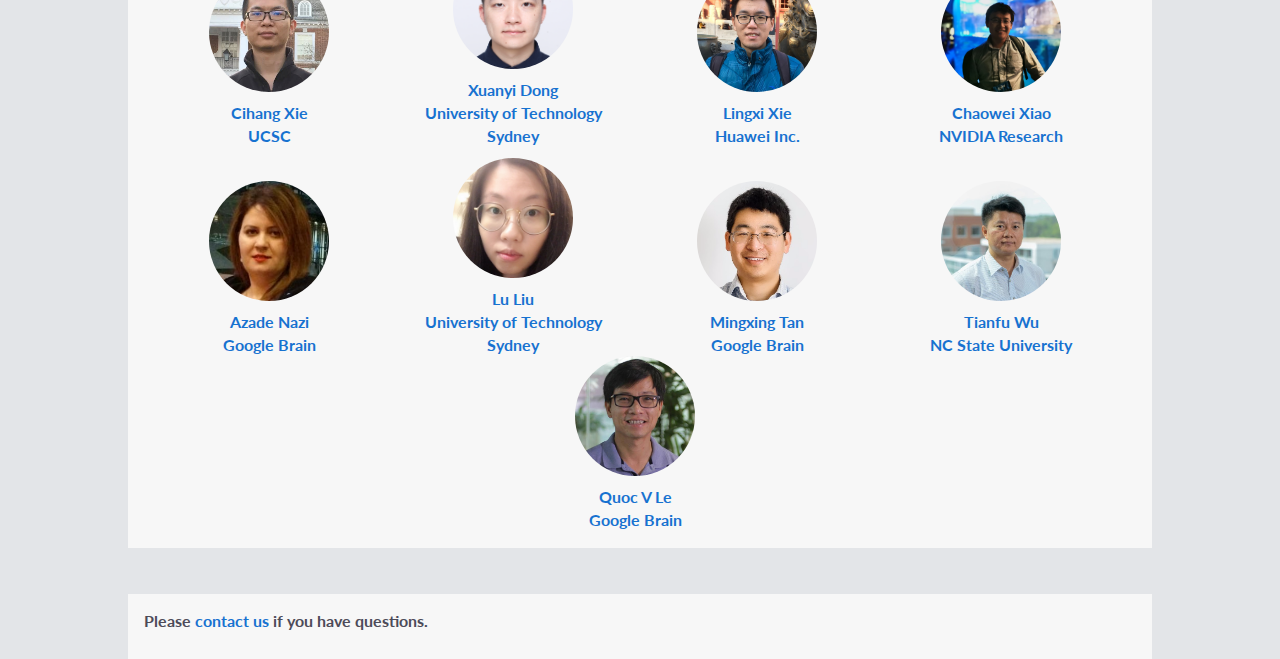
==== commit b08e717f: "Updates" ====
--- a/index.html
+++ b/index.html
@@ -155,7 +155,7 @@
                 <br> Borui Jiang (Peking University)*, Yadong Mu (Peking University) </li>
             <li><b> Tiled Squeeze-and-Excite: Channel Attention With Local Spatial Context</b> [<a href="https://openaccess.thecvf.com/content/ICCV2021W/NeurArch/papers/Vosco_Tiled_Squeeze-and-Excite_Channel_Attention_With_Local_Spatial_Context_ICCVW_2021_paper.pdf">Paper</a>] [<a href="https://www.youtube.com/watch?v=Ajqmk0jj55g&t=20s">Video</a>] 
                 <br> Niv Vosco (Hailo)*, Alon Shenkler (Hailo), Mark Grobman (Hailo) </li>
-            <li><b> DDUNet: Dense Dense U-Net with Applications in Image Denoising</b> [<a href="https://openaccess.thecvf.com/content/ICCV2021W/NeurArch/papers/Jia_DDUNet_Dense_Dense_U-Net_With_Applications_in_Image_Denoising_ICCVW_2021_paper.pdf">Paper</a>] [<a href="https://www.youtube.com/watch?v=0NF2HXgPQY0">Video</a>]
+            <li><b> DDUNet: Dense Dense U-Net with Applications in Image Denoising</b> [<a href="https://openaccess.thecvf.com/content/ICCV2021W/NeurArch/papers/Jia_DDUNet_Dense_Dense_U-Net_With_Applications_in_Image_Denoising_ICCVW_2021_paper.pdf">Paper</a>] [<a href="https://www.youtube.com/watch?v=0NF2HXgPQY0">Video</a>] [<a href="posters/05-DDUnet.pdf">Poster</a>]
                 <br> Fan JIA (The Chinese University of Hong Kong), Wing Hong Wong (The Chinese University of Hong Kong), Tieyong Zeng (The Chinese University of Hong Kong)* </li>
             <li><b> PP-NAS: Searching for Plug-and-Play Blocks on Convolutional Neural Network</b> [<a href="https://openaccess.thecvf.com/content/ICCV2021W/NeurArch/papers/Shen_PP-NAS_Searching_for_Plug-and-Play_Blocks_on_Convolutional_Neural_Network_ICCVW_2021_paper.pdf">Paper</a>]
                 <br> Biluo Shen (Chinese Academy of Sciences), Anqi Xiao (Chinese Academy of Sciences), Jie Tian (Chinese Academy of Sciences), Zhenhua Hu (Chinese Academy of Sciences)* </li>
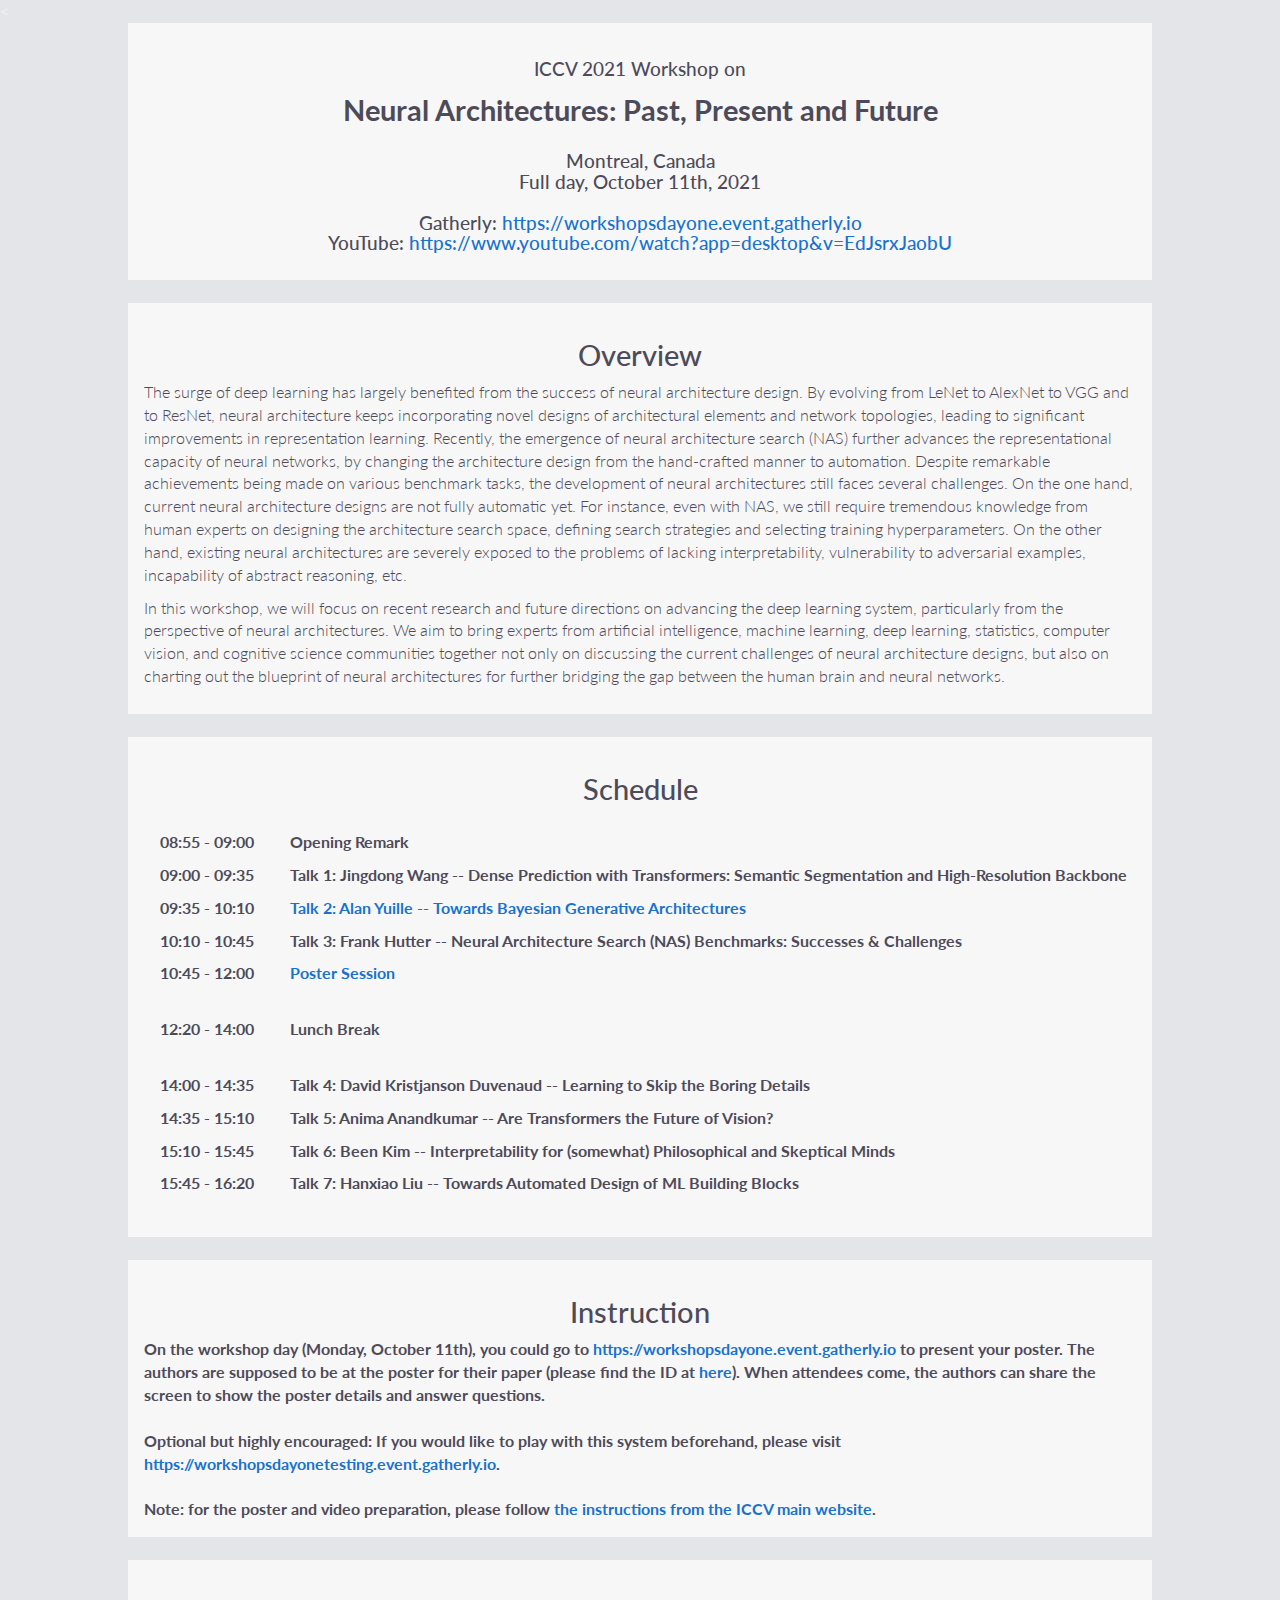
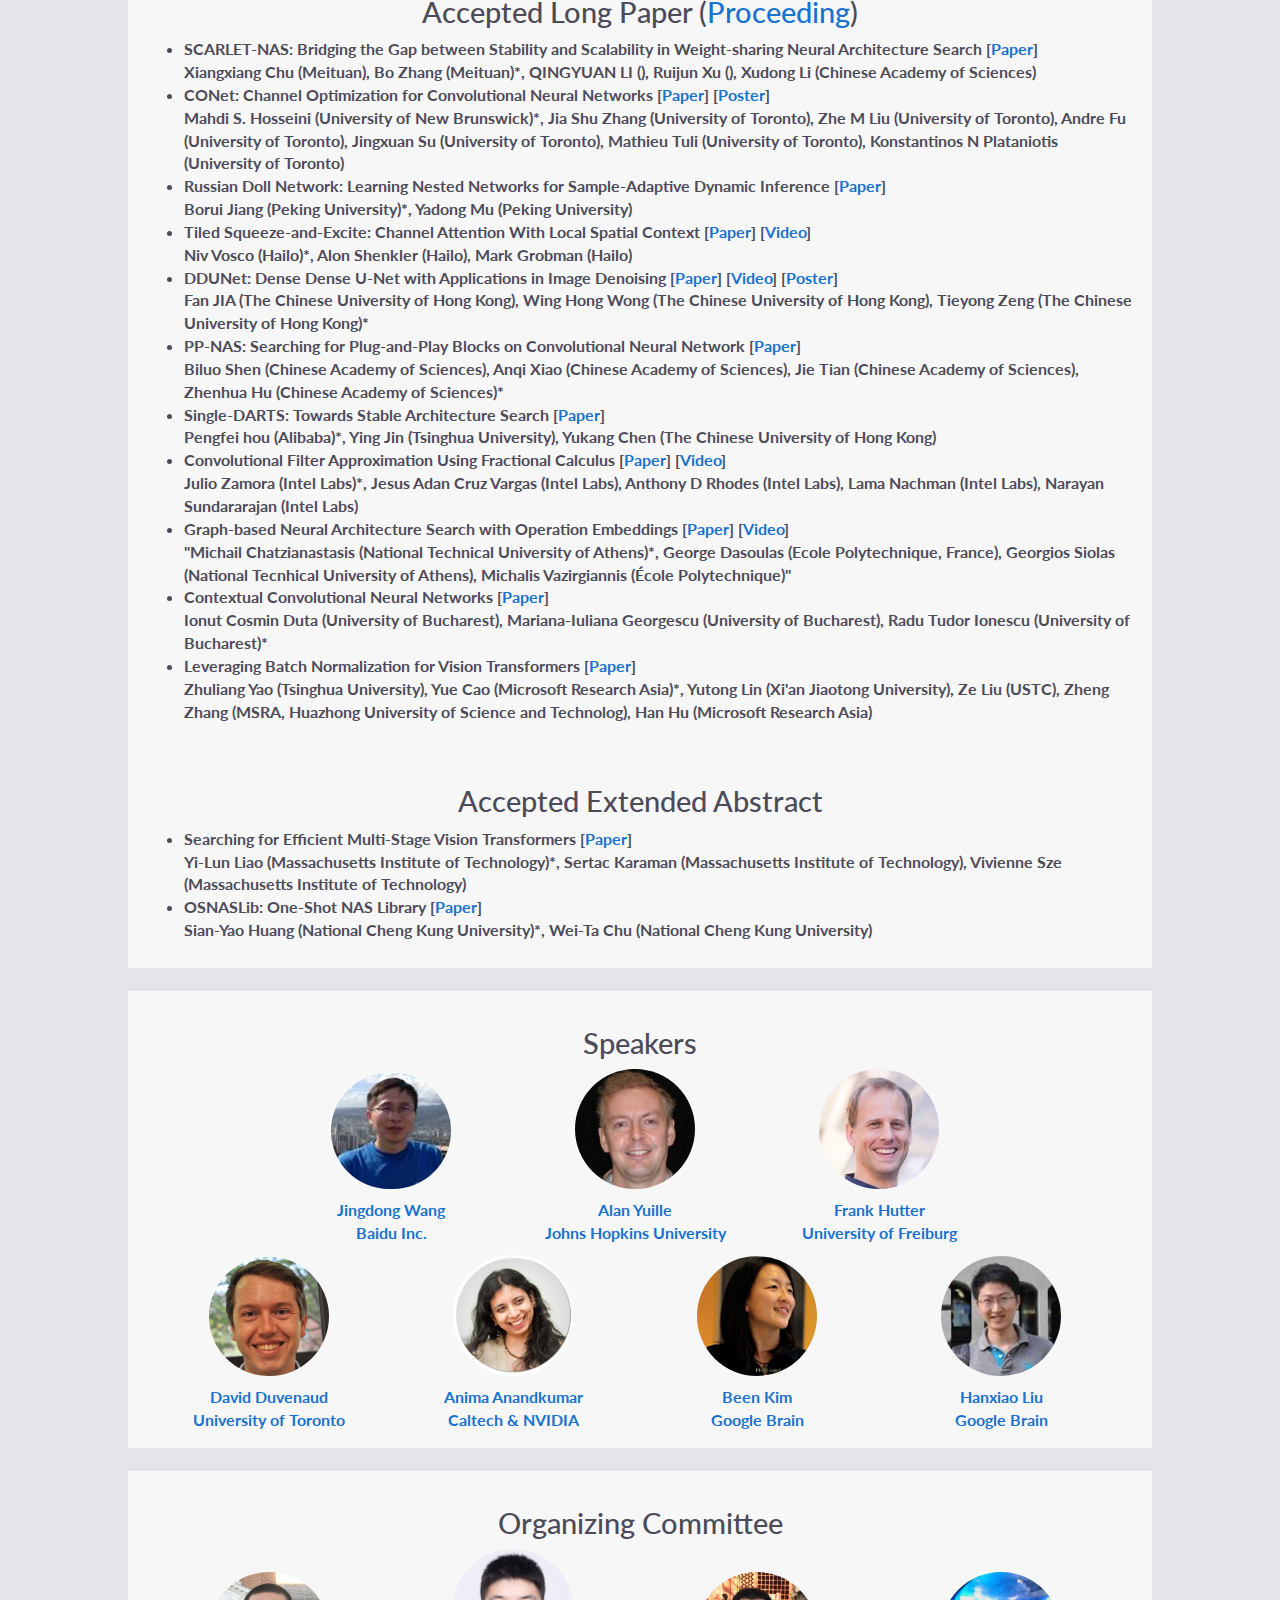
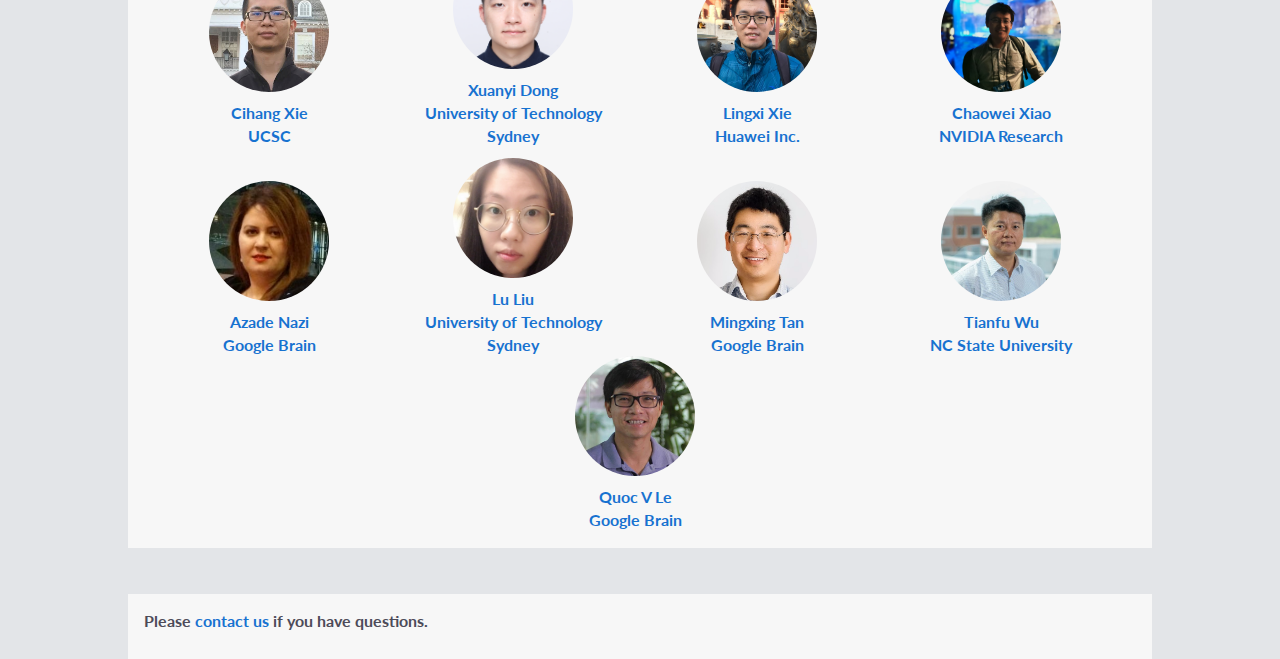
==== commit 274e4d45: "Updates CONet" ====
--- a/index.html
+++ b/index.html
@@ -149,7 +149,7 @@
             <ul>
             <li><b> SCARLET-NAS: Bridging the Gap between Stability and Scalability in Weight-sharing Neural Architecture Search </b>[<a href="https://openaccess.thecvf.com/content/ICCV2021W/NeurArch/papers/Chu_SCARLET-NAS_Bridging_the_Gap_Between_Stability_and_Scalability_in_Weight-Sharing_ICCVW_2021_paper.pdf">Paper</a>]
                 <br> Xiangxiang Chu (Meituan), Bo Zhang (Meituan)*, QINGYUAN LI (), Ruijun Xu (), Xudong Li (Chinese Academy of Sciences) </li>
-            <li><b> CONet: Channel Optimization for Convolutional Neural Networks </b> [<a href="https://openaccess.thecvf.com/content/ICCV2021W/NeurArch/papers/Hosseini_CONet_Channel_Optimization_for_Convolutional_Neural_Networks_ICCVW_2021_paper.pdf">Paper</a>]
+            <li><b> CONet: Channel Optimization for Convolutional Neural Networks </b> [<a href="https://openaccess.thecvf.com/content/ICCV2021W/NeurArch/papers/Hosseini_CONet_Channel_Optimization_for_Convolutional_Neural_Networks_ICCVW_2021_paper.pdf">Paper</a>] [<a href="posters/02-CONet.pdf">Poster</a>]
                 <br> Mahdi S. Hosseini (University of New Brunswick)*, Jia Shu Zhang (University of Toronto), Zhe M Liu (University of Toronto), Andre Fu (University of Toronto), Jingxuan Su (University of Toronto), Mathieu Tuli (University of Toronto), Konstantinos N Plataniotis (University of Toronto) </li>
             <li><b> Russian Doll Network: Learning Nested Networks for Sample-Adaptive Dynamic Inference </b> [<a href="https://openaccess.thecvf.com/content/ICCV2021W/NeurArch/papers/Jiang_Russian_Doll_Network_Learning_Nested_Networks_for_Sample-Adaptive_Dynamic_Inference_ICCVW_2021_paper.pdf">Paper</a>]
                 <br> Borui Jiang (Peking University)*, Yadong Mu (Peking University) </li>
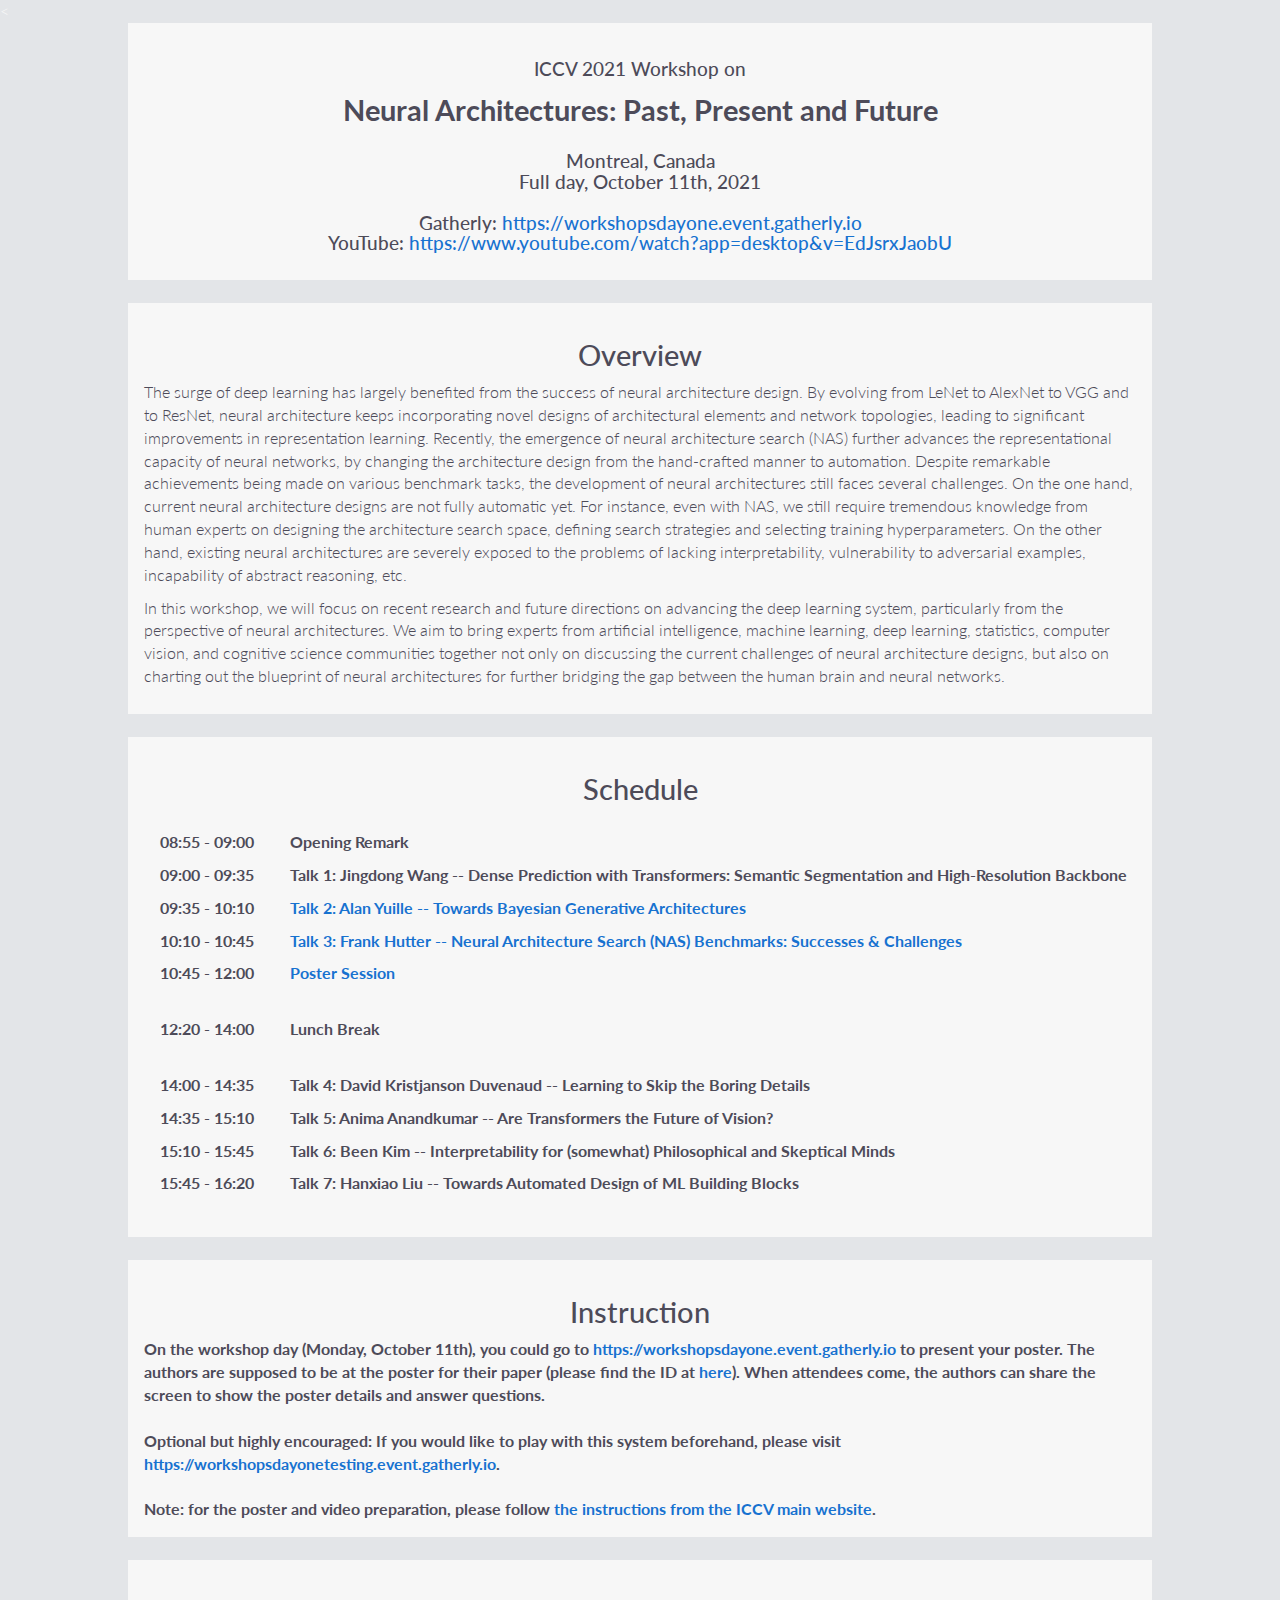
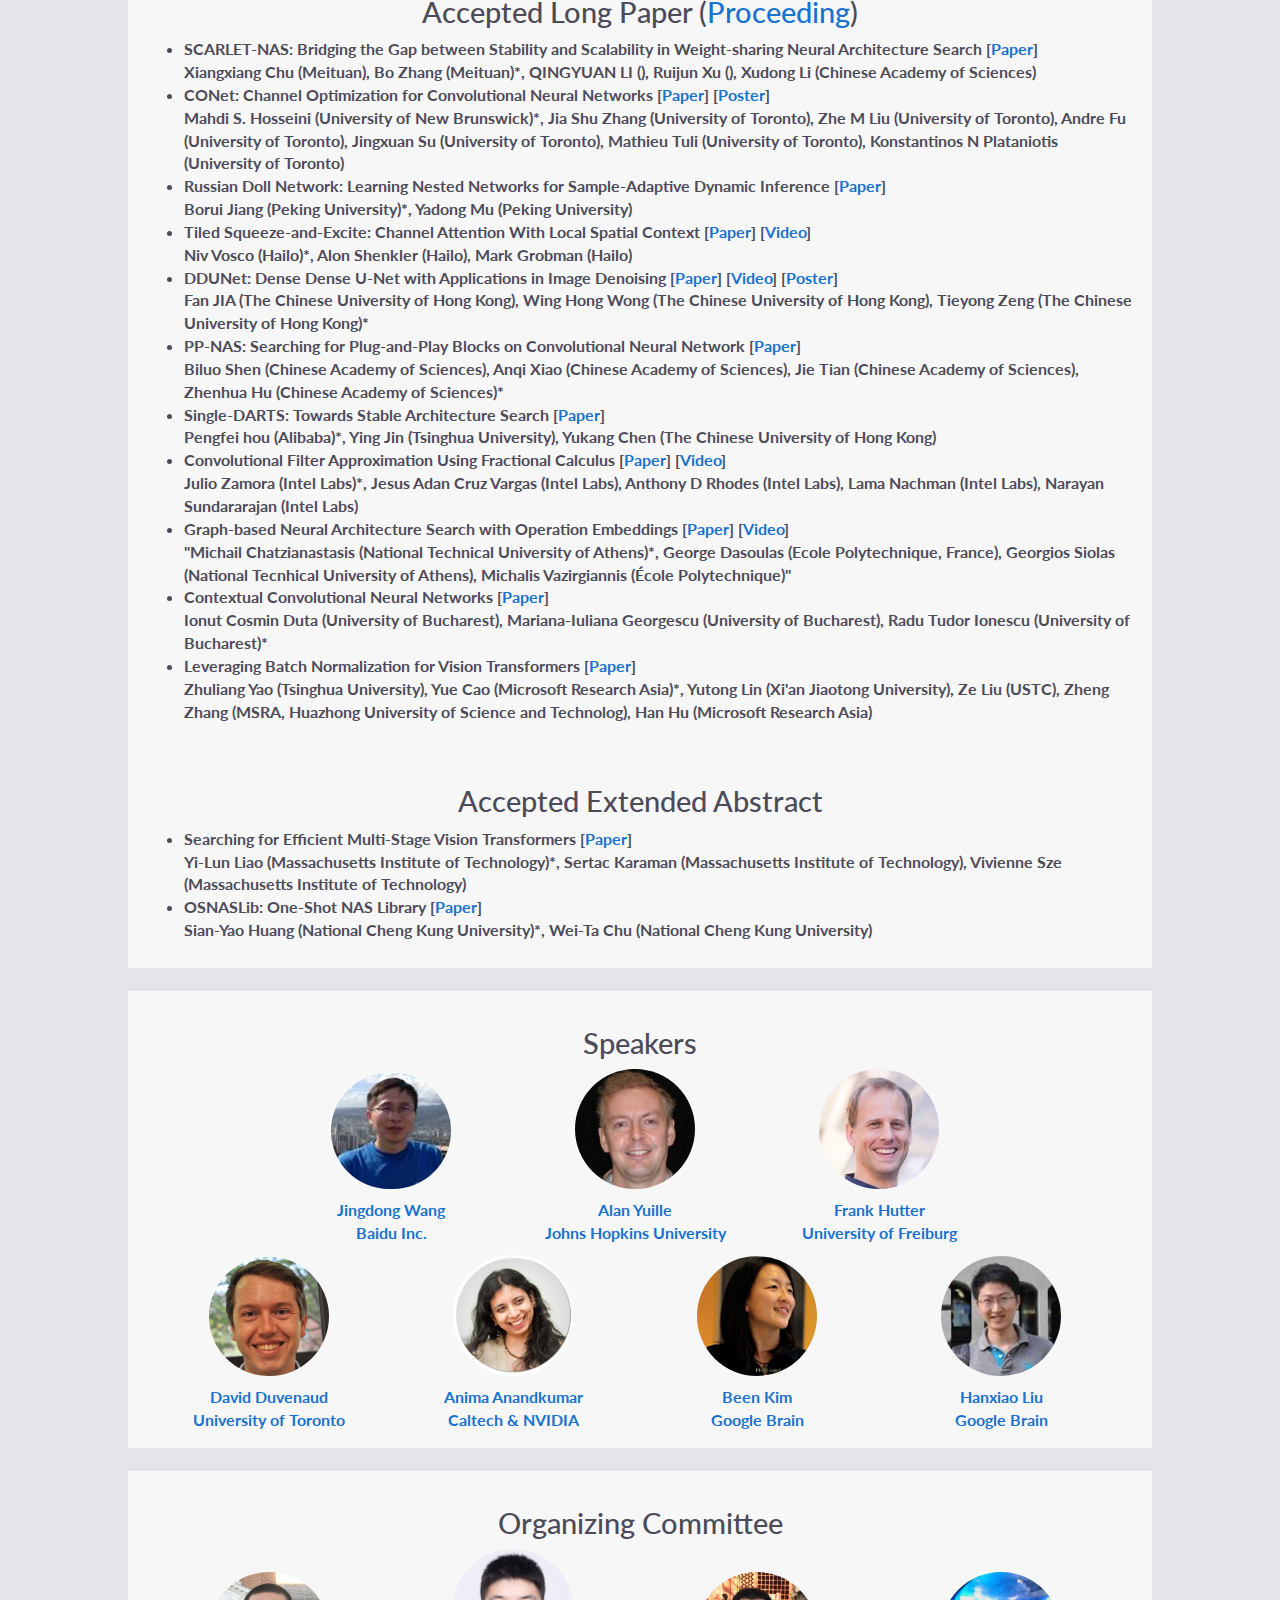
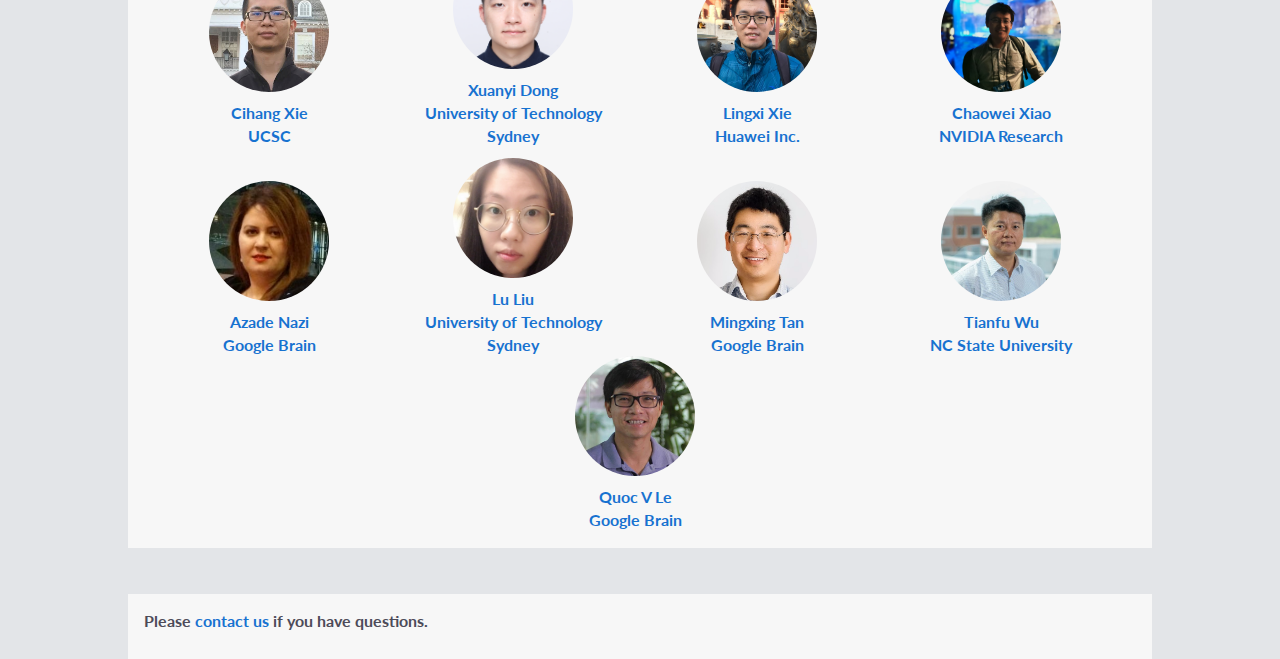
==== commit 01201eb3: "Updates CONet" ====
--- a/index.html
+++ b/index.html
@@ -59,7 +59,7 @@
         <p><strong>08:55 - 09:00 &nbsp &nbsp &nbsp &nbsp Opening Remark</strong></p>
         <p><strong>09:00 - 09:35 &nbsp  &nbsp &nbsp &nbsp Talk 1: Jingdong Wang -- Dense Prediction with Transformers: Semantic Segmentation and High-Resolution Backbone</p>
         <p><strong>09:35 - 10:10 &nbsp  &nbsp &nbsp &nbsp <a href="talks/NAS_Yuille.pdf">Talk 2: Alan Yuille -- Towards Bayesian Generative Architectures</a></p>
-        <p><strong>10:10 - 10:45 &nbsp &nbsp  &nbsp &nbsp Talk 3: Frank Hutter -- Neural Architecture Search (NAS) Benchmarks: Successes & Challenges</p>
+        <p><strong>10:10 - 10:45 &nbsp &nbsp  &nbsp &nbsp <a href="talks/NAS_Frank.pdf">Talk 3: Frank Hutter -- Neural Architecture Search (NAS) Benchmarks: Successes & Challenges</a></p>
 
         <p><strong>10:45 - 12:00 &nbsp &nbsp  &nbsp &nbsp <a href="resources/neural-PPF.pdf">Poster Session</a></p><br>
 
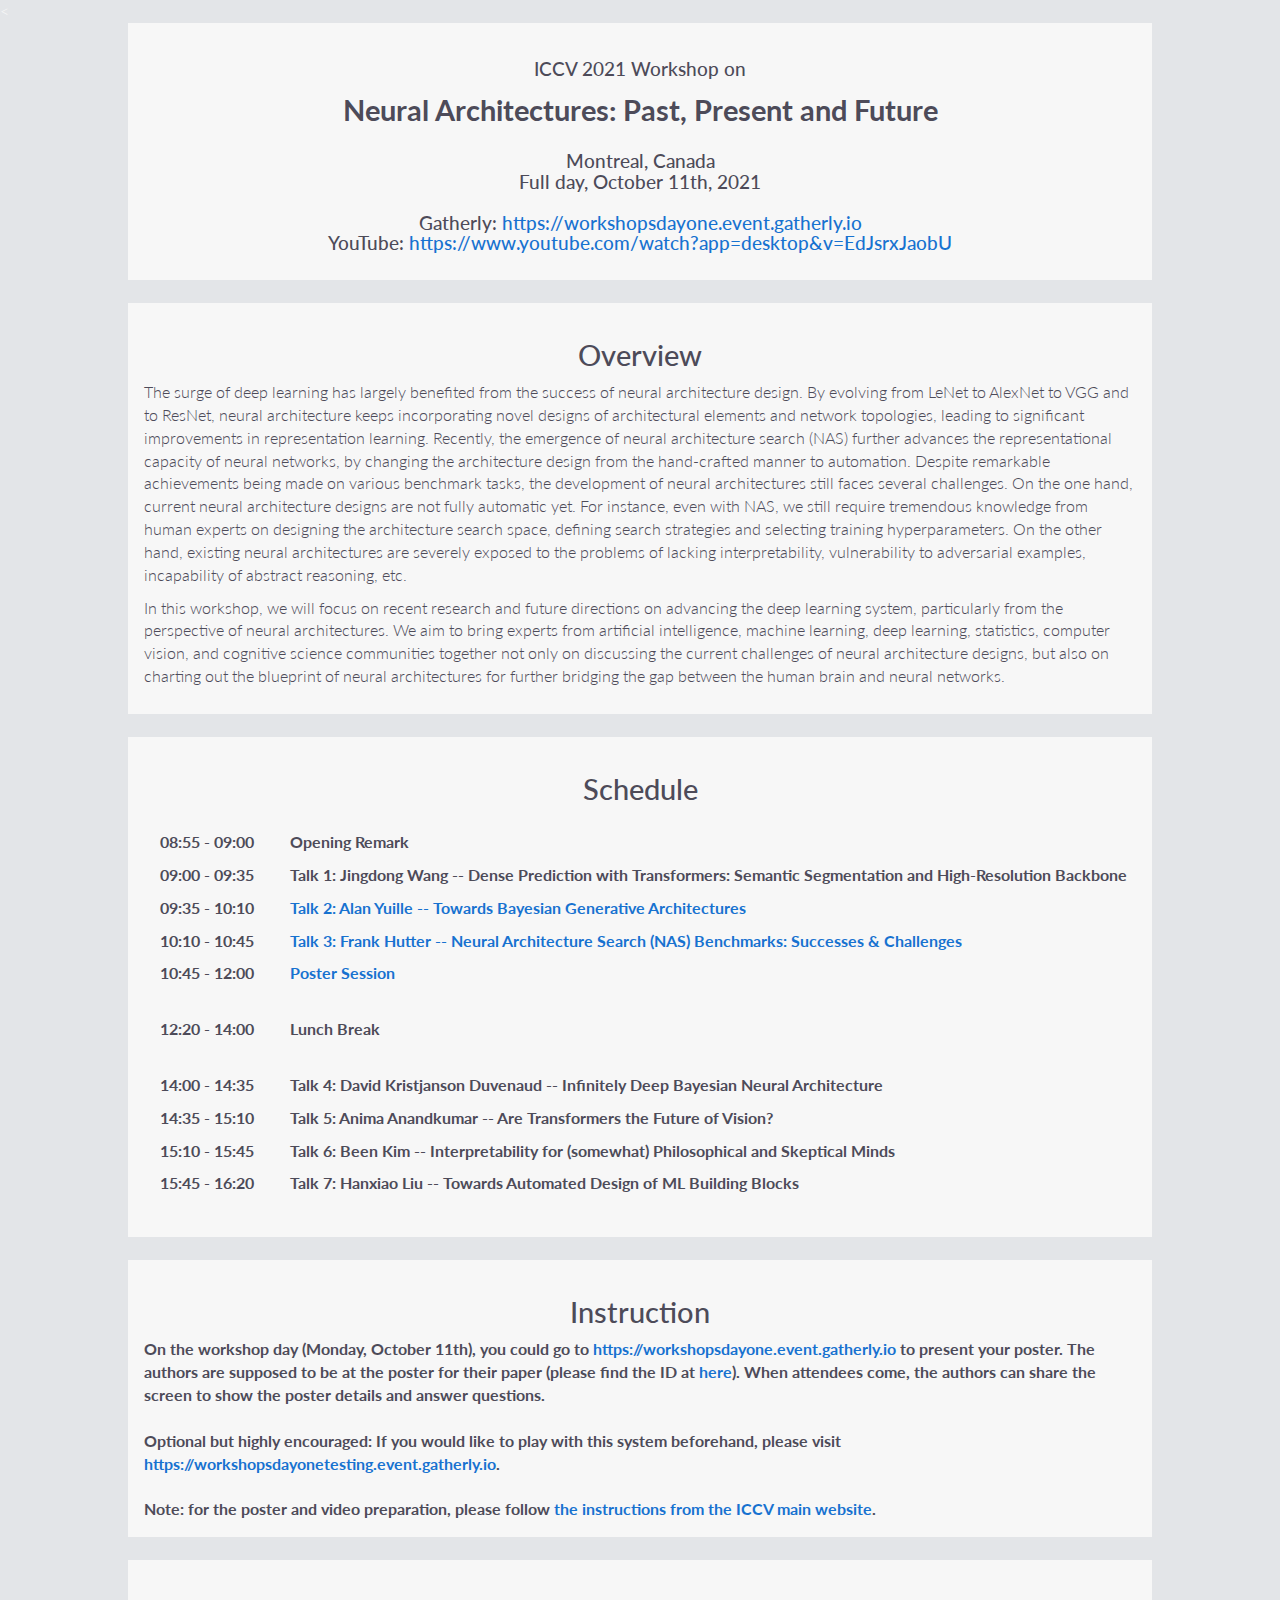
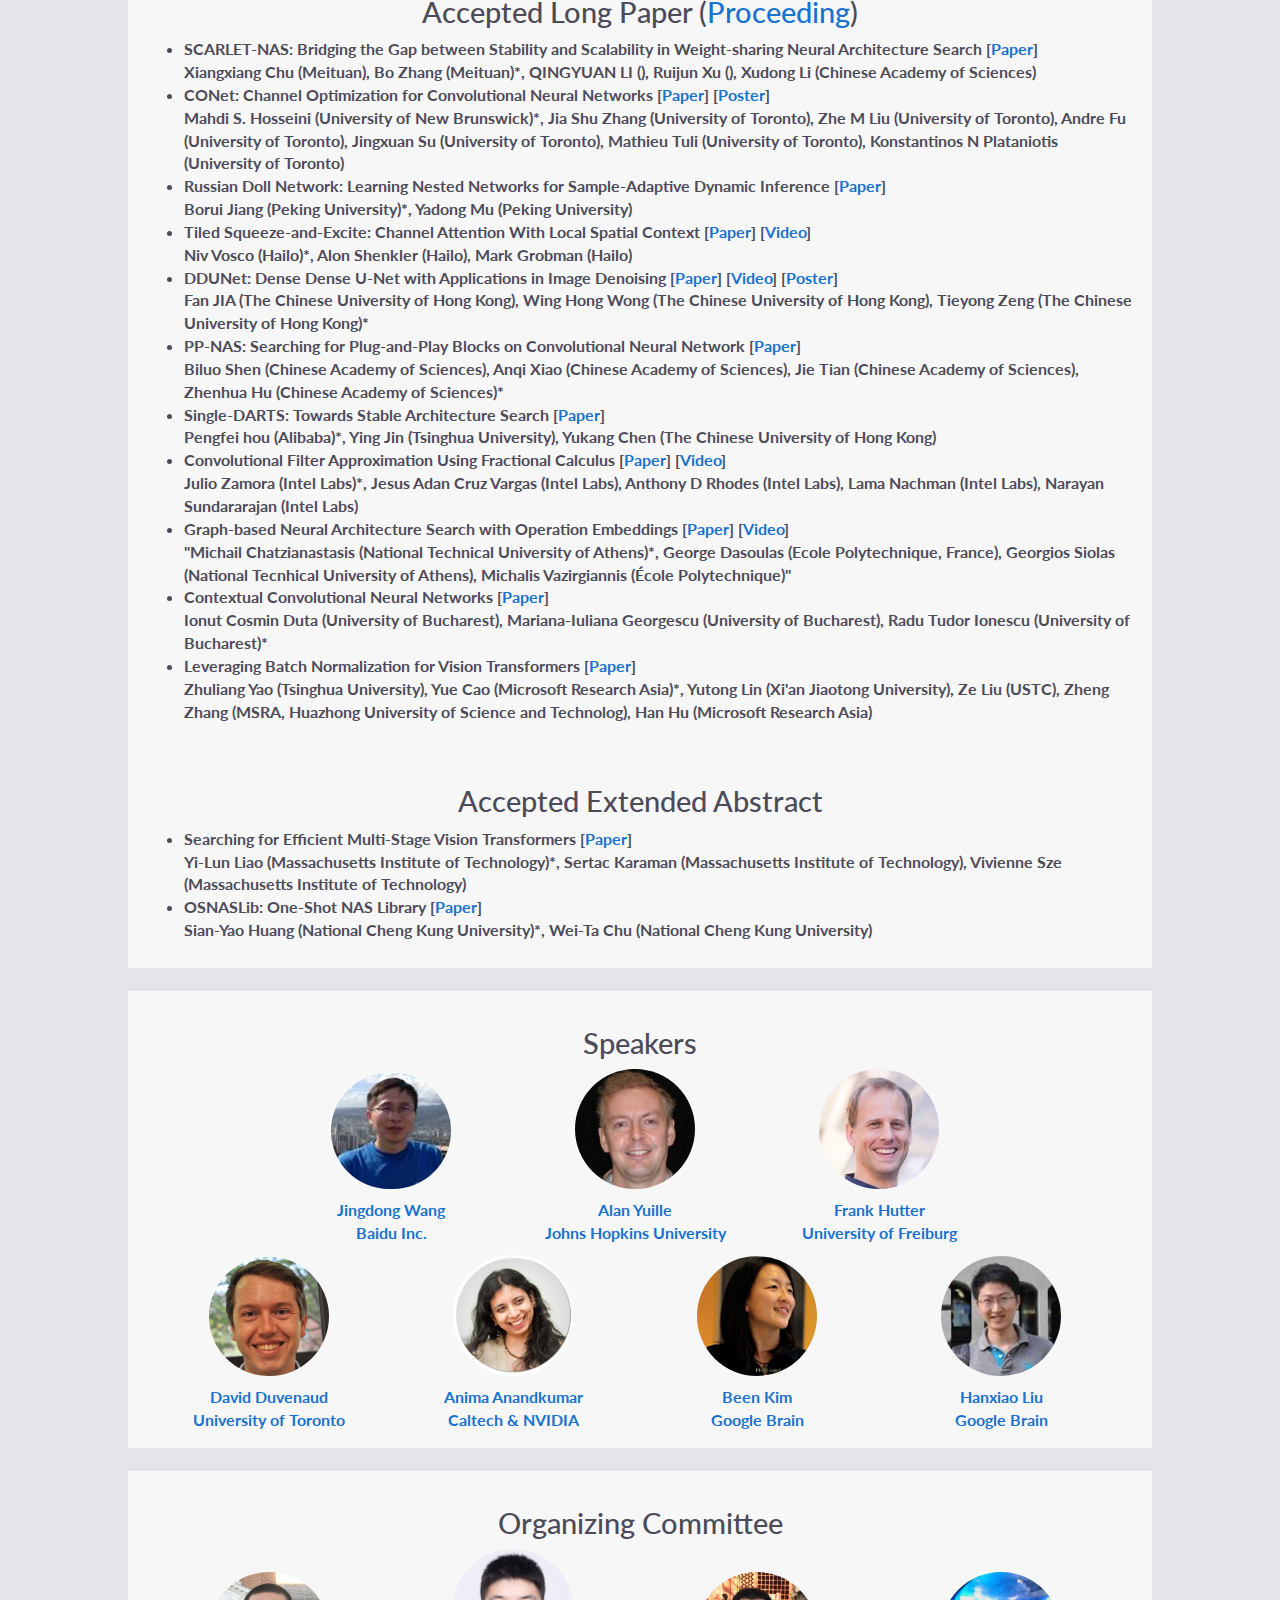
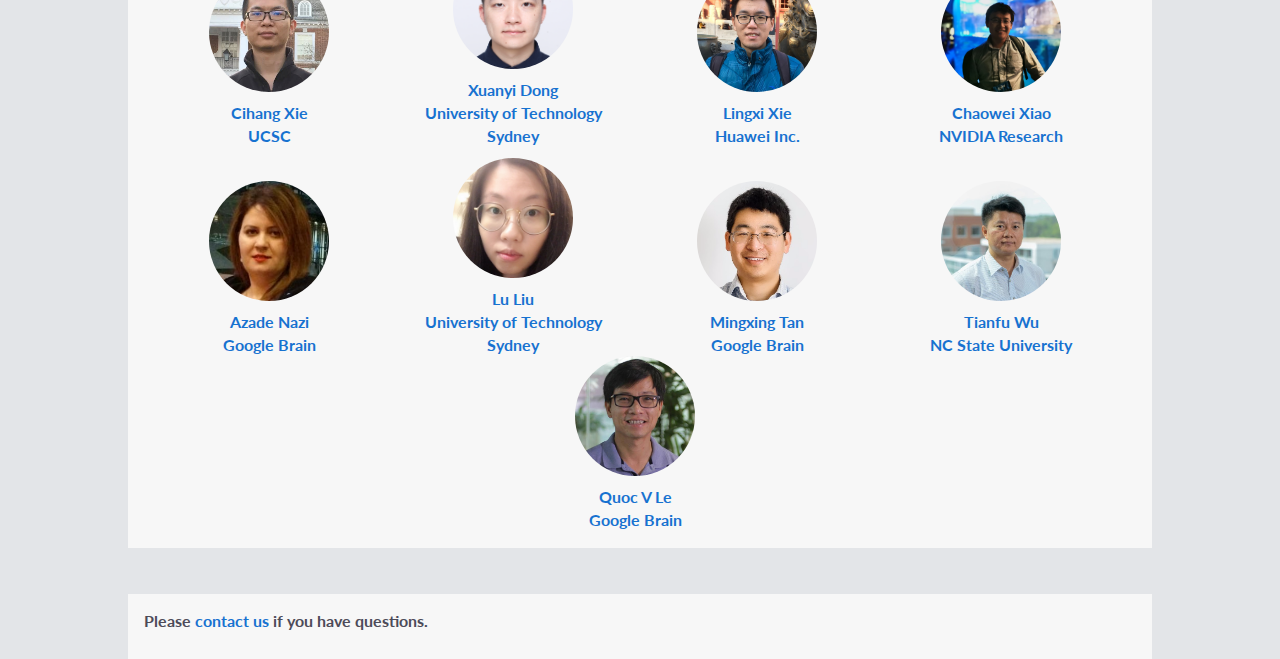
==== commit 5c27f6ac: "Updates CONet" ====
--- a/index.html
+++ b/index.html
@@ -65,7 +65,7 @@
 
         <p><strong>12:20 - 14:00 &nbsp &nbsp  &nbsp &nbsp Lunch Break</strong></p><br>
 
-        <p><strong>14:00 - 14:35 &nbsp &nbsp  &nbsp &nbsp Talk 4: David Kristjanson Duvenaud -- Learning to Skip the Boring Details</p>
+        <p><strong>14:00 - 14:35 &nbsp &nbsp  &nbsp &nbsp Talk 4: David Kristjanson Duvenaud -- Infinitely Deep Bayesian Neural Architecture</p>
         <p><strong>14:35 - 15:10 &nbsp &nbsp  &nbsp &nbsp Talk 5: Anima Anandkumar -- Are Transformers the Future of Vision?</p>
         <p><strong>15:10 - 15:45 &nbsp &nbsp  &nbsp &nbsp Talk 6: Been Kim -- Interpretability for (somewhat) Philosophical and Skeptical Minds</a></p>
         <p><strong>15:45 - 16:20 &nbsp &nbsp  &nbsp &nbsp Talk 7: Hanxiao Liu -- Towards Automated Design of ML Building Blocks</p>
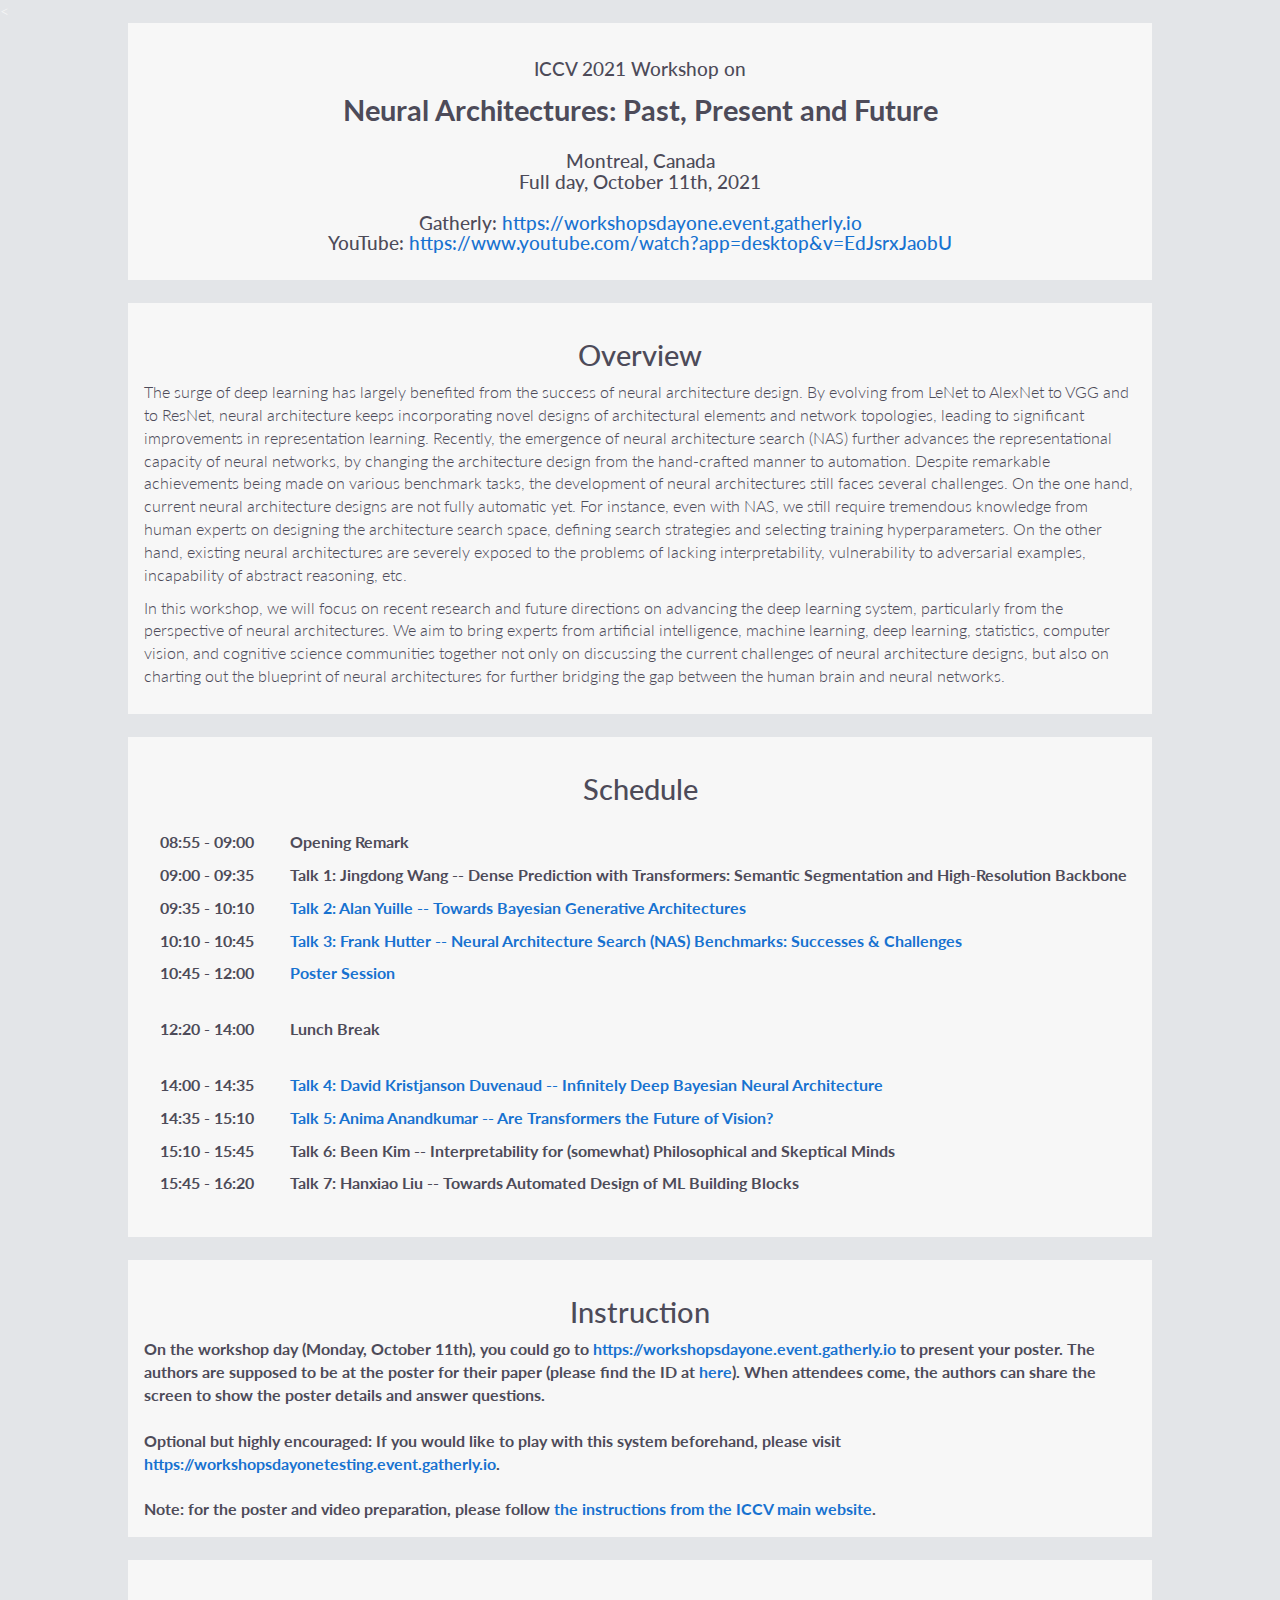
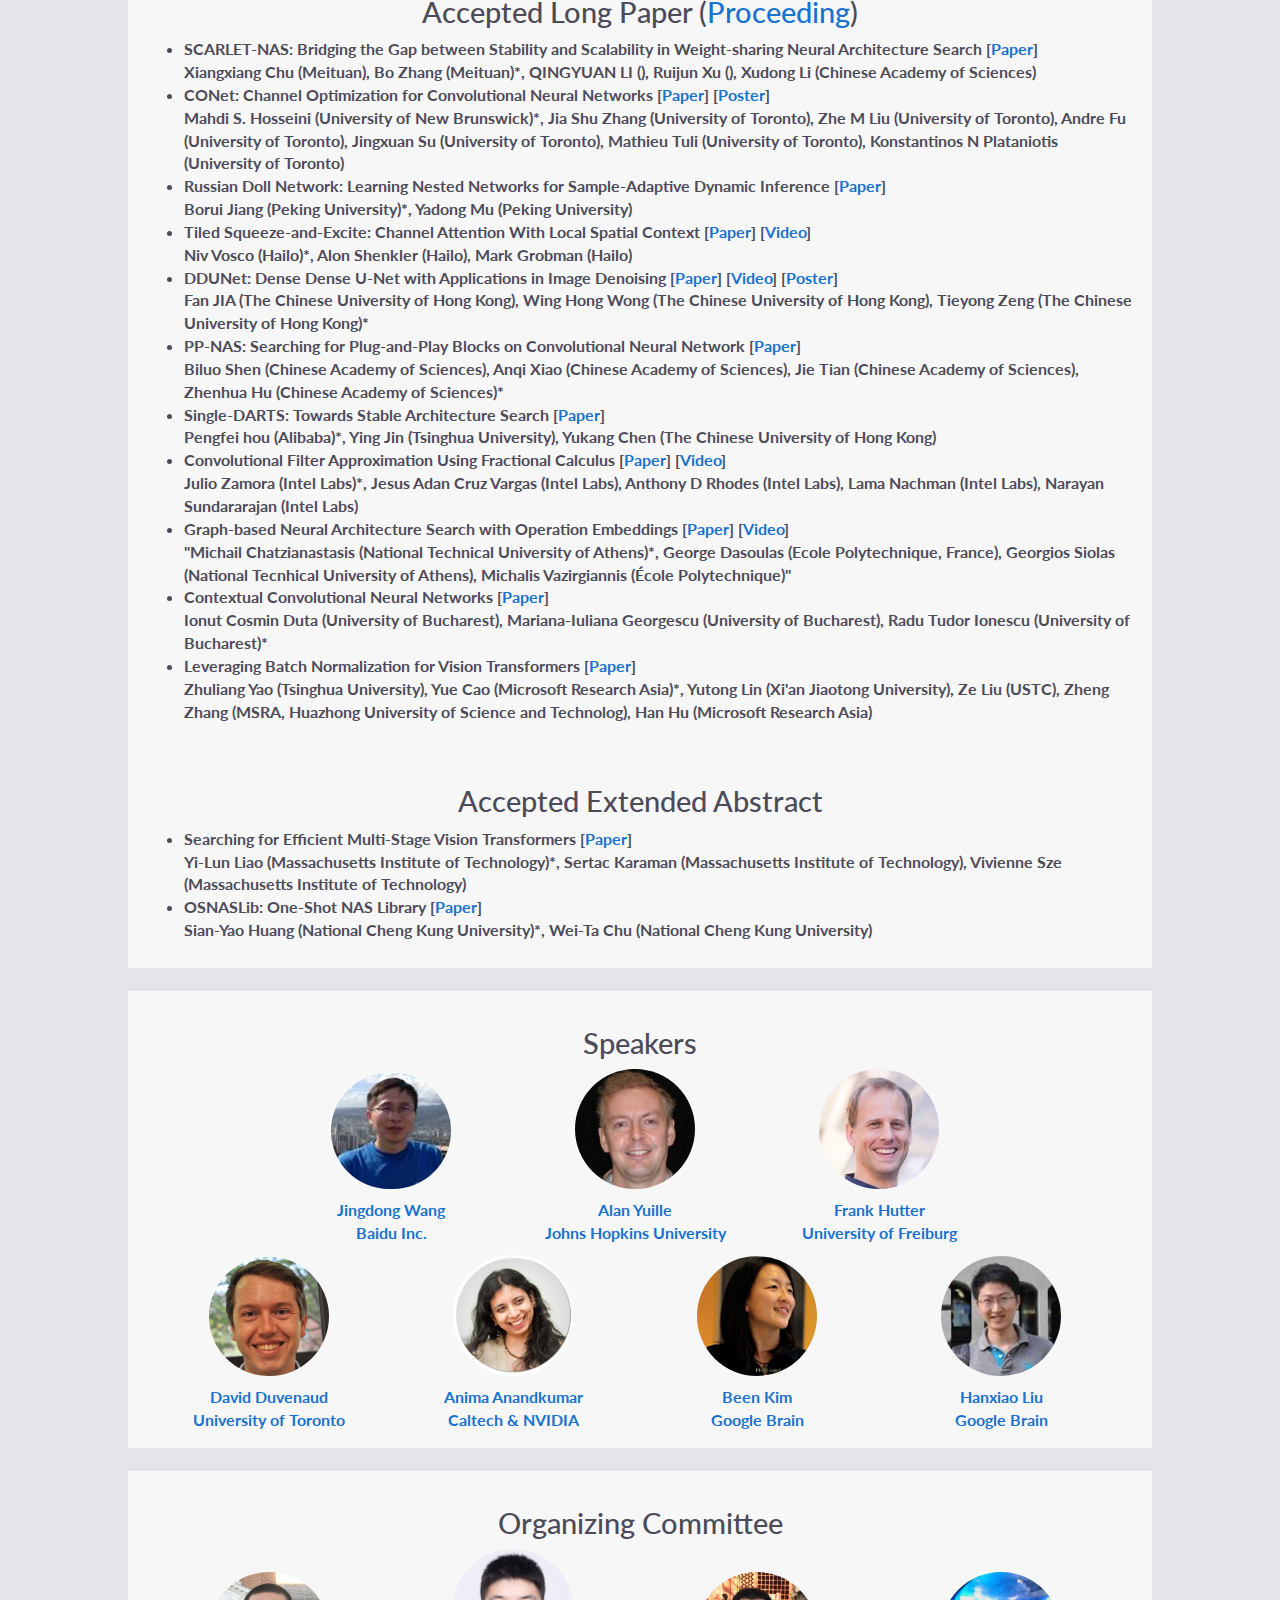
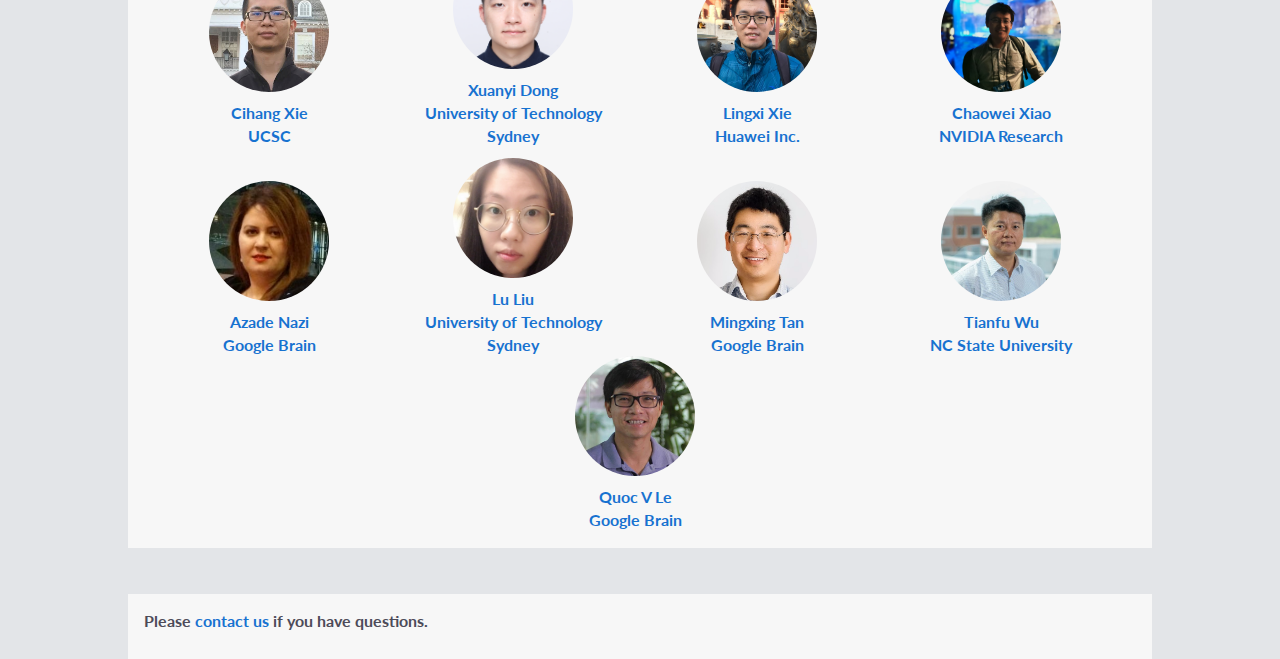
==== commit 9f26d239: "Updates CONet" ====
--- a/index.html
+++ b/index.html
@@ -58,15 +58,15 @@
     <div class="schedule">
         <p><strong>08:55 - 09:00 &nbsp &nbsp &nbsp &nbsp Opening Remark</strong></p>
         <p><strong>09:00 - 09:35 &nbsp  &nbsp &nbsp &nbsp Talk 1: Jingdong Wang -- Dense Prediction with Transformers: Semantic Segmentation and High-Resolution Backbone</p>
-        <p><strong>09:35 - 10:10 &nbsp  &nbsp &nbsp &nbsp <a href="talks/NAS_Yuille.pdf">Talk 2: Alan Yuille -- Towards Bayesian Generative Architectures</a></p>
-        <p><strong>10:10 - 10:45 &nbsp &nbsp  &nbsp &nbsp <a href="talks/NAS_Frank.pdf">Talk 3: Frank Hutter -- Neural Architecture Search (NAS) Benchmarks: Successes & Challenges</a></p>
+        <p><strong>09:35 - 10:10 &nbsp  &nbsp &nbsp &nbsp <a href="talks/Neural_Arch_Yuille.pdf">Talk 2: Alan Yuille -- Towards Bayesian Generative Architectures</a></p>
+        <p><strong>10:10 - 10:45 &nbsp &nbsp  &nbsp &nbsp <a href="talks/Neural_Arch_Frank.pdf">Talk 3: Frank Hutter -- Neural Architecture Search (NAS) Benchmarks: Successes & Challenges</a></p>
 
         <p><strong>10:45 - 12:00 &nbsp &nbsp  &nbsp &nbsp <a href="resources/neural-PPF.pdf">Poster Session</a></p><br>
 
         <p><strong>12:20 - 14:00 &nbsp &nbsp  &nbsp &nbsp Lunch Break</strong></p><br>
 
-        <p><strong>14:00 - 14:35 &nbsp &nbsp  &nbsp &nbsp Talk 4: David Kristjanson Duvenaud -- Infinitely Deep Bayesian Neural Architecture</p>
-        <p><strong>14:35 - 15:10 &nbsp &nbsp  &nbsp &nbsp Talk 5: Anima Anandkumar -- Are Transformers the Future of Vision?</p>
+        <p><strong>14:00 - 14:35 &nbsp &nbsp  &nbsp &nbsp <a href="resources/Neural_Arch_David.pdf">Talk 4: David Kristjanson Duvenaud -- Infinitely Deep Bayesian Neural Architecture</a></p>
+        <p><strong>14:35 - 15:10 &nbsp &nbsp  &nbsp &nbsp <a href="resources/Neural_Arch_Anima.pdf">Talk 5: Anima Anandkumar -- Are Transformers the Future of Vision?</a></p>
         <p><strong>15:10 - 15:45 &nbsp &nbsp  &nbsp &nbsp Talk 6: Been Kim -- Interpretability for (somewhat) Philosophical and Skeptical Minds</a></p>
         <p><strong>15:45 - 16:20 &nbsp &nbsp  &nbsp &nbsp Talk 7: Hanxiao Liu -- Towards Automated Design of ML Building Blocks</p>
     </div>
